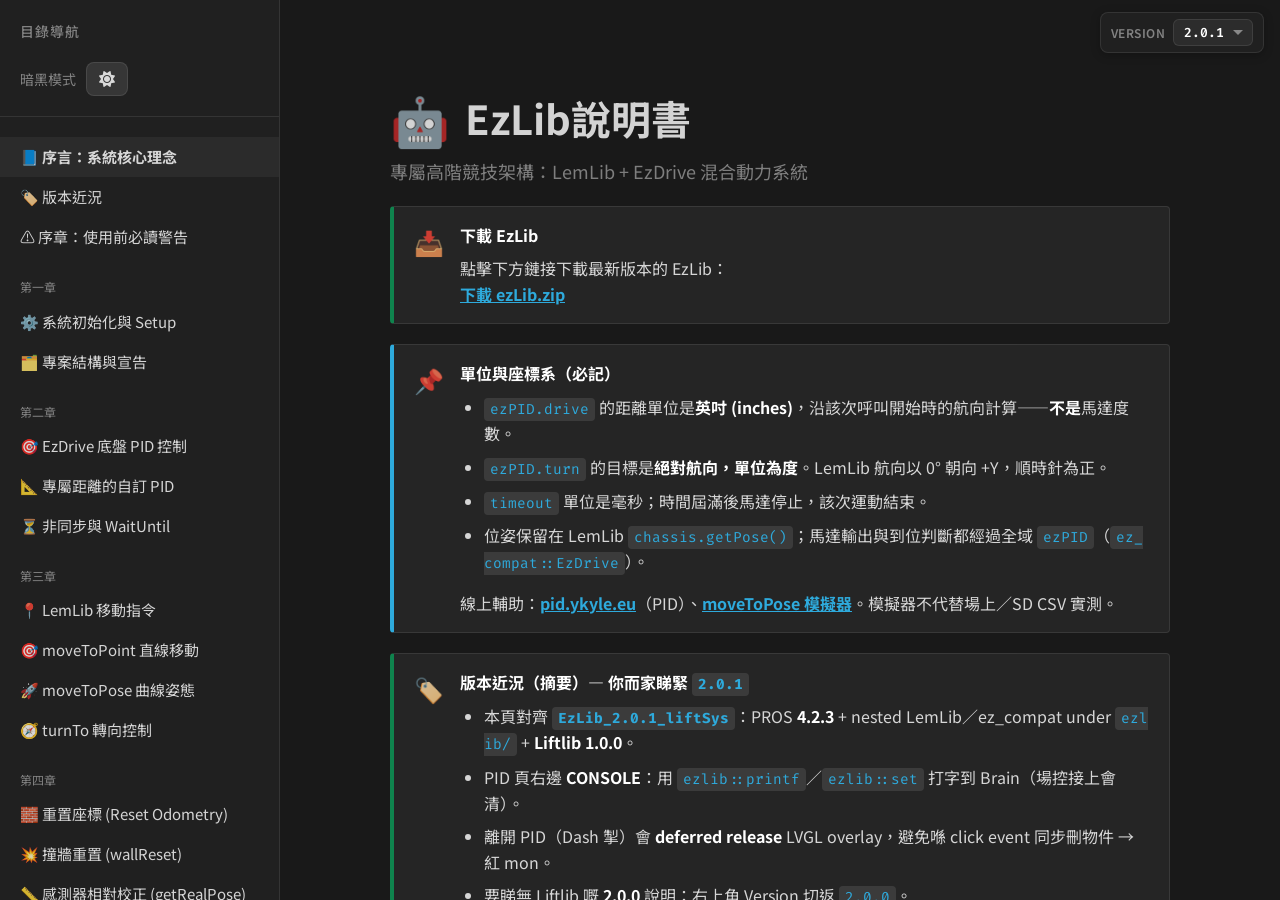
==== 2.0.1/index.html @ 649465c1 "Add docs version switcher with separate 2.0.0 and 2.0.1 pages. Default stays at / for 2.0.0; /2.0.1/" ====
<!DOCTYPE html>
<html lang="zh-HK" data-docs-version="2.0.1">
<head>
    <meta charset="UTF-8">
    <meta name="viewport" content="width=device-width, initial-scale=1.0">
    <title>EzLib說明書 · 2.0.1</title>
    <link rel="preconnect" href="https://fonts.googleapis.com">
    <link rel="preconnect" href="https://fonts.gstatic.com" crossorigin>
    <link href="https://fonts.googleapis.com/css2?family=Fira+Code:wght@400;500;700&family=Noto+Sans+HK:wght@400;500;700;900&display=swap" rel="stylesheet">
    <link rel="stylesheet" href="https://cdnjs.cloudflare.com/ajax/libs/font-awesome/6.4.0/css/all.min.css">
    <link rel="stylesheet" href="../style.css">
</head>
<body>

    <div class="version-bar" aria-label="Docs version">
        <span class="version-bar-label">Version</span>
        <select id="docs-version" aria-label="Select EzLib docs version">
            <option value="2.0.0">2.0.0</option>
            <option value="2.0.1">2.0.1</option>
        </select>
    </div>

    <!-- Mobile Header (重新設計排版，防止 Icon 重疊) -->
    <header class="mobile-header">
        <div class="header-left-group">
            <button id="mobile-menu-btn" class="mobile-menu-btn" title="選單">
                <i class="fas fa-bars"></i>
            </button>
            <div class="header-title">
                <span class="page-icon" style="font-size: 20px;">🤖</span>
                <span class="header-text">EzLib · 2.0.1</span>
            </div>
        </div>
    </header>

    <!-- Sidebar Navigation -->
    <nav class="sidebar">
        <div class="sidebar-header">目錄導航</div>
        <div class="sidebar-theme-toggle">
            <span class="theme-label">暗黑模式</span>
            <button id="theme-toggle" class="theme-toggle-btn" title="切換暗黑模式">
                <i class="fas fa-moon"></i>
            </button>
        </div>
        
        <div class="nav-group">
            <a href="#intro" class="nav-link">📘 序言：系統核心理念</a>
            <a href="#version-notes" class="nav-link">🏷️ 版本近況</a>
            <a href="#preface" class="nav-link">⚠️ 序章：使用前必讀警告</a>
        </div>
        
        <div class="nav-group">
            <div style="padding: 0 20px; font-size: 12px; color: var(--text-muted); margin-bottom: 5px;">第一章</div>
            <a href="#ch1-setup" class="nav-link">⚙️ 系統初始化與 Setup</a>
            <a href="#ch1-structure" class="nav-link">🗂️ 專案結構與宣告</a>
        </div>

        <div class="nav-group">
            <div style="padding: 0 20px; font-size: 12px; color: var(--text-muted); margin-bottom: 5px;">第二章</div>
            <a href="#ch2-ezdrive" class="nav-link">🎯 EzDrive 底盤 PID 控制</a>
            <a href="#ch2-inline-pid" class="nav-link">📐 專屬距離的自訂 PID</a>
            <a href="#ch2-slew-exit" class="nav-link">⏳ 非同步與 WaitUntil</a>
        </div>

        <div class="nav-group">
            <div style="padding: 0 20px; font-size: 12px; color: var(--text-muted); margin-bottom: 5px;">第三章</div>
            <a href="#ch3-lemlib" class="nav-link">📍 LemLib 移動指令</a>
            <a href="#ch3-movetopoint" class="nav-link">🎯 moveToPoint 直線移動</a>
            <a href="#ch3-movetopose" class="nav-link">🚀 moveToPose 曲線姿態</a>
            <a href="#ch3-turnto" class="nav-link">🧭 turnTo 轉向控制</a>
        </div>

        <div class="nav-group">
            <div style="padding: 0 20px; font-size: 12px; color: var(--text-muted); margin-bottom: 5px;">第四章</div>
            <a href="#ch4-reset" class="nav-link">🧱 重置座標 (Reset Odometry)</a>
            <a href="#ch4-wallreset" class="nav-link">💥 撞牆重置 (wallReset)</a>
            <a href="#ch4-getrealpose" class="nav-link">📏 感測器相對校正 (getRealPose)</a>
        </div>

        <div class="nav-group">
            <div style="padding: 0 20px; font-size: 12px; color: var(--text-muted); margin-bottom: 5px;">第五章</div>
            <a href="#ch5-fsm" class="nav-link">🔄 狀態機 (FSM) 與防卡死</a>
        </div>

        <div class="nav-group">
            <div style="padding: 0 20px; font-size: 12px; color: var(--text-muted); margin-bottom: 5px;">第六章</div>
            <a href="#ch6-examples" class="nav-link">📖 實戰 Auto 寫法範例</a>
            <a href="#ch6-workflow" class="nav-link">🧭 由推機到寫 Auton</a>
            <a href="#ch6-auto-init" class="nav-link">🛑 1. 為何放棄自動對位？</a>
            <a href="#ch6-skills" class="nav-link">🔥 2. Skills 完美混合連招</a>
            <a href="#ch6-opcontrol" class="nav-link">🎮 3. 極度乾淨的 Opcontrol</a>
        </div>

        <div class="nav-group">
            <div style="padding: 0 20px; font-size: 12px; color: var(--text-muted); margin-bottom: 5px;">第七章</div>
            <a href="#ch7-debug" class="nav-link">🛠️ 遙測與手制快捷鍵</a>
            <a href="#ch7-dash" class="nav-link">🖥️ Brain Dash 主題</a>
            <a href="#ch7-tuner" class="nav-link">🎛️ PID 調校器</a>
            <a href="#ch7-console" class="nav-link">📟 ezlib::printf CONSOLE</a>
            <a href="#ch7-sd" class="nav-link">💾 SD 卡 CSV</a>
            <a href="#ch7-monitor" class="nav-link">📱 Controller monitor</a>
            <a href="#ch7-lvgl" class="nav-link">🖼️ standalone LVGL</a>
        </div>

        <div class="nav-group">
            <div style="padding: 0 20px; font-size: 12px; color: var(--text-muted); margin-bottom: 5px;">第八章</div>
            <a href="#ch8-liftlib" class="nav-link">🦾 Liftlib 升降臂</a>
        </div>

        <div class="nav-group">
            <div style="padding: 0 20px; font-size: 12px; color: var(--text-muted); margin-bottom: 5px;">第九章</div>
            <a href="#ch8-quiz" class="nav-link">🎤 裁判訪問練習</a>
        </div>
    </nav>

    <!-- Main Content -->
    <main class="content-container" id="scroll-area">
        <div class="page-cover"></div>
        
        <div class="page-content">
            <!-- Intro -->
            <section id="intro">
                <h1 class="page-title"><span class="page-icon">🤖</span>EzLib說明書</h1>
                <p style="color: var(--text-muted); font-size: 18px; margin-top: -10px; margin-bottom: 20px;">專屬高階競技架構：LemLib + EzDrive 混合動力系統</p>
                
                <div class="callout success">
                    <div class="callout-icon">📥</div>
                    <div class="callout-content">
                        <h4>下載 EzLib</h4>
                        <p>點擊下方鏈接下載最新版本的 EzLib：<br>
                        <a href="https://gofile.io/d/ltHiTh" target="_blank" style="color: var(--accent-blue); font-weight: 700;">下載 ezLib.zip</a></p>
                        </div>
                </div>

                <div class="callout info">
                    <div class="callout-icon">📌</div>
                    <div class="callout-content">
                        <h4>單位與座標系（必記）</h4>
                        <ul>
                            <li><code>ezPID.drive</code> 的距離單位是<strong>英吋 (inches)</strong>，沿該次呼叫開始時的航向計算——<strong>不是</strong>馬達度數。</li>
                            <li><code>ezPID.turn</code> 的目標是<strong>絕對航向，單位為度</strong>。LemLib 航向以 0° 朝向 +Y，順時針為正。</li>
                            <li><code>timeout</code> 單位是毫秒；時間屆滿後馬達停止，該次運動結束。</li>
                            <li>位姿保留在 LemLib <code>chassis.getPose()</code>；馬達輸出與到位判斷都經過全域 <code>ezPID</code>（<code>ez_compat::EzDrive</code>）。</li>
                        </ul>
                        <p>線上輔助：<a href="https://pid.ykyle.eu" target="_blank" style="color: var(--accent-blue); font-weight: 700;">pid.ykyle.eu</a>（PID）、<a href="https://vex.ykyle.eu/moveToPose" target="_blank" style="color: var(--accent-blue); font-weight: 700;">moveToPose 模擬器</a>。模擬器不代替場上／SD CSV 實測。</p>
                    </div>
                </div>

                <div class="callout success" id="version-notes">
                    <div class="callout-icon">🏷️</div>
                    <div class="callout-content">
                        <h4>版本近況（摘要）— 你而家睇緊 <code>2.0.1</code></h4>
                        <ul>
                            <li>本頁對齊 <strong><code>EzLib_2.0.1_liftSys</code></strong>：PROS <strong>4.2.3</strong> + nested LemLib／ez_compat under <code>ezlib/</code> + <strong>Liftlib 1.0.0</strong>。</li>
                            <li>PID 頁右邊 <strong>CONSOLE</strong>：用 <code>ezlib::printf</code>／<code>ezlib::set</code> 打字到 Brain（場控接上會清）。</li>
                            <li>離開 PID（Dash 掣）會 <strong>deferred release</strong> LVGL overlay，避免喺 click event 同步刪物件 → 紅 mon。</li>
                            <li>要睇無 Liftlib 嘅 <strong>2.0.0</strong> 說明：右上角 Version 切返 <code>2.0.0</code>。</li>
                            <li>自測：<a href="#ch8-quiz">裁判訪問練習</a>（≥90%＝熟用 EzLib）。</li>
                        </ul>
                        <p>詳細 changelog：motions 倉庫 README／branch <a href="https://github.com/bigbigshop/EzLib-EzDrive-motions/blob/EzLib_2.0.1_liftSys/README.md" target="_blank" style="color: var(--accent-blue); font-weight: 700;">EzLib_2.0.1_liftSys</a>。</p>
                    </div>
                </div>
                
                <!-- Preface: Warning Section -->
            <section id="preface">
                <h1 class="page-title"><span class="page-icon">⚠️</span>使用前必讀：重要警告</h1>
                <p style="color: var(--text-muted); font-size: 18px; margin-top: -10px; margin-bottom: 20px;">在使用 EzLib 之前，請務必仔細閱讀以下內容</p>
                
                <div class="callout warning">
                    <div class="callout-icon">⚠️</div>
                    <div class="callout-content">
                        <h4>⚠️ 重要警告</h4>
                        <p>本章內容包含<strong>強烈建議</strong>遵守的關鍵注意事項。跳過本章可能導致嚴重後果。</p>
                    </div>
                </div>
                
                <div class="callout danger">
                    <div class="callout-icon">💀</div>
                    <div class="callout-content">
                        <h4>請先理解再使用，否則必被 G4</h4>
                        <p>在使用本套 EzLib 架構之前，你<strong>必須</strong>徹底理解以下核心概念：</p>
                        <ul>
                            <li><strong>LemLib 的 Odometry 原理與限制</strong>：為什麼它會產生累積誤差？</li>
                            <li><strong>EzDrive 的 PID 控制邏輯</strong>：為何需要短距離精準控制（以英吋為單位）？</li>
                            <li><strong>座標重置的時機與方法</strong>：何時需要 <code>wallReset</code>／<code>getRealPose</code>？</li>
                            <li><strong>混合式架構的設計哲學</strong>：為何不能全程依賴單一方案？</li>
                        </ul>
                        <p>如果你<strong>沒有仔細閱讀並理解</strong>本說明書的內容，就直接使用本套系統，我<strong>強烈預期</strong>你會在比賽中被 G4。這不是威脅，而是對你跳過理解步驟的必然結果。</p>
                        <p><strong>理解 → 懂原理 → 再使用</strong>。這是你避免被 G4 的唯一途徑。</p>
                    </div>
                </div>
                
                <div style="text-align: center; margin: 30px 0;">
                    <img src="../G4.jpg" alt="G4 Warning" style="max-width: 100%; height: auto; border-radius: 8px; box-shadow: 0 4px 12px rgba(0,0,0,0.3);">
                </div>
                
                <div class="callout success">
                    <div class="callout-icon">📝</div>
                    <div class="callout-content">
                        <h4>學習路徑建議</h4>
                        <p>建議按照以下順序學習：</p>
                        <ol>
                            <li>先理解系統核心理念（本章）</li>
                            <li>仔細閱讀系統初始化與 Setup 章節</li>
                            <li>掌握底盤 PID 控制原理（英吋／絕對航向）</li>
                            <li>學習 LemLib 移動指令（bind 後共用 ezPID）</li>
                            <li>實際應用於 Auto 編寫，並搞清楚 Brain UI（standalone LVGL／Type R Dash）</li>
                            <li>用<a href="#ch8-quiz">裁判訪問練習</a>自測（≥90%＝熟用 EzLib）</li>
                        </ol>
                        <p>跳過任何步驟都可能導致你在比賽中失敗。</p>
                    </div>
                </div>
            </section>
                
                <div class="callout danger">
                    <div class="callout-icon">🚨</div>
                    <div class="callout-content">
                        <h4>為什麼不能全程依賴 LemLib？</h4>
                        <p>LemLib 的 Odometry (里程計) 非常強大，但<strong>絕對不能全程單靠它跑完 15/60 秒的 Auto</strong>。在實際比賽中，底盤碰撞、輪胎打滑、重心轉移，都會產生<strong>累積誤差 (Accumulated Error)</strong>。如果全程只信賴開局的 (0,0) 座標，到了中後段必定會出現嚴重的座標偏移 (Drift)。</p>
                    </div>
                </div>

                <p>因此，本套系統採用了<strong>混合式架構</strong>：我們利用 LemLib 來處理複雜的曲線／長距追蹤 (<code>moveToPose</code> 等)，同時必須結合我們自訂的 <strong>EzDrive (<code>ezPID</code>)</strong> 來執行極高精度的短距離直線／轉向 PID，並在關鍵時刻強制執行<strong>座標重置</strong>（<code>wallReset</code>／<code>getRealPose</code>）。只有這樣，才能確保 Auto 百發百中。</p>
            </section>

            <div class="section-divider"></div>

            <!-- Chapter 1 -->
            <h2 id="ch1-setup">第一章：系統初始化與 Setup</h2>
            
            <p>在 <code>main.cpp</code> 的 <code>initialize()</code> 函數中，我們必須一次過設定好 LemLib、EzDrive 以及背景任務。這決定了整部機器人的物理反應基準。</p>

            <div class="callout info">
                <div class="callout-icon">📘</div>
                <div class="callout-content">
                    <h4>LemLib Chassis 設定注意事項</h4>
                    <p>關於 LemLib <code>chassis</code> 基礎硬件設定（例如 Drivetrain、Sensors、PID 參數宣告），請直接參閱 <a href="https://lemlib.readthedocs.io/" target="_blank" style="color: var(--accent-blue);">LemLib 官方說明手冊</a>。本說明書將專注於實戰的進階邏輯與 EzDrive 自訂底盤的整合應用。</p>
                    <p><strong>重要：</strong><code>EzDrive</code> 建構式會呼叫 <code>chassis.bindEzDrive(this)</code>。因此 <code>moveToPoint</code>、<code>moveToPose</code>、<code>turnToHeading</code>、<code>turnToPoint</code>、<code>swingToHeading</code>、<code>swingToPoint</code> <strong>共用</strong> <code>ezPID</code> 的 drive／turn PID——不必另調一套 LemLib angular gains。建構時留下的 LemLib <code>ControllerSettings</code> 在 bind 之後僅屬建構 API，實際出力走 <code>ezPID</code>。</p>
                </div>
            </div>

            <div class="code-block-wrapper">
                <div class="code-header">📁 main.cpp -> initialize()</div>
                <div class="code-block">
<span class="c-kw">void</span> <span class="c-fn">initialize</span>() {
    <span class="c-co">// --- 1. LemLib 初始化 ---</span>
    chassis.<span class="c-fn">calibrate</span>(); <span class="c-co">// 必須執行，校準 IMU 與 Tracking Wheels</span>

    <span class="c-co">// --- 2. EzDrive 參數設定（距離單位：英吋） ---</span>
    ezPID.<span class="c-fn">set_x_drive</span>(<span class="c-kw">false</span>);

    <span class="c-co">// [直行 PID] P:推力, I:微調積分, D:煞車防震, startI:積分啟動閾值</span>
    ezPID.<span class="c-fn">set_drive_constants</span>(<span class="c-st">8.25</span>, <span class="c-st">0</span>, <span class="c-st">42</span>, <span class="c-st">0</span>);

    <span class="c-co">// [直行鎖向 PID] 只服務 ezPID.drive() 直線；不用於 moveToPose 角向</span>
    ezPID.<span class="c-fn">set_heading_constants</span>(<span class="c-st">4</span>, <span class="c-st">0</span>, <span class="c-st">10</span>, <span class="c-st">0</span>);

    <span class="c-co">// [轉向 PID] 控制原地旋轉；亦供 bind 後的 LemLib turn／curve 角向</span>
    ezPID.<span class="c-fn">set_turn_constants</span>(<span class="c-st">4.1</span>, <span class="c-st">0</span>, <span class="c-st">30</span>, <span class="c-st">15</span>);

    <span class="c-co">// Slew：數值愈小起動愈溫和。turn_slew &gt;= 250 時轉向不限斜率</span>
    ezPID.<span class="c-fn">set_drive_slew</span>(<span class="c-st">12</span>);
    ezPID.<span class="c-fn">set_turn_slew</span>(<span class="c-st">255</span>);

    <span class="c-co">// 退出條件: (小誤差, 小誤差時間ms, 大誤差, 大誤差時間ms, vel_t)</span>
    <span class="c-co">// drive 誤差單位：英吋；turn 誤差單位：度</span>
    ezPID.<span class="c-fn">set_drive_exit_conditions</span>(<span class="c-st">0.5</span>, <span class="c-st">100</span>, <span class="c-st">2</span>, <span class="c-st">500</span>, <span class="c-st">0</span>);
    ezPID.<span class="c-fn">set_turn_exit_conditions</span>(<span class="c-st">1</span>, <span class="c-st">100</span>, <span class="c-st">3</span>, <span class="c-st">250</span>, <span class="c-st">0</span>);

    ezPID.<span class="c-fn">set_drive_velocity_threshold</span>(<span class="c-st">0.10</span>);
    ezPID.<span class="c-fn">set_turn_velocity_threshold</span>(<span class="c-st">0.25</span>);
    ezPID.<span class="c-fn">set_heading_velocity_threshold</span>(<span class="c-st">0.25</span>);

    <span class="c-co">// --- 3. PID 調校器（Brain + 手掣；場控接上會自動 teardown） ---</span>
    pidTuner.<span class="c-fn">start</span>();
}
                </div>
            </div>

            <div class="callout success">
                <div class="callout-icon">💡</div>
                <div class="callout-content">
                    <h4>startI 與到位判斷</h4>
                    <p><code>startI</code>：只有 <code>|error|</code> 小於此值且 <code>startI != 0</code> 才積分；誤差變號時積分清零。</p>
                    <p>到位條件：誤差在 small／big 區間維持夠久，且 <code>|derivative| &lt;= velocity_threshold</code>（見上方 exit／vel 設定）。</p>
                    <p><code>ezPID.turn</code> 與 <code>chassis.turnToHeading</code> 在 bind 後<strong>PID 相同</strong>，但 motion 邏輯略有差異（direction／minSpeed／earlyExit 等）。日常 auton 用 <code>ezPID.turn</code> 即可。</p>
                </div>
            </div>

            <h3 id="ch1-structure" style="margin-top: 30px;">專案結構與宣告慣例（2.0.1）</h3>
            <p><code>main.h</code> 引入 <code>lemlib/api.hpp</code>、<code>ezlib/ez_compat.hpp</code> 與 <code>liftlib/liftlib.hpp</code>（建議 <code>LIFTLIB_NO_GLOBAL_NAMES</code>）。<code>Makefile</code> 設 <code>EXTRA_INCDIR=include/ezlib</code>，因此 <code>#include "lemlib/..."</code>／<code>"ez_compat/..."</code> 實際喺 <code>include/ezlib/</code> 底下。庫碼與 user 碼分開。</p>

            <table class="notion-table">
                <tr><th>路徑</th><th>內容</th></tr>
                <tr><td><code>src/main.cpp</code></td><td>底盤馬達／IMU／tracking／<code>chassis</code>／<code>ezPID</code>／<code>pidTuner</code>／（可選）<code>armLift</code> 定義</td></tr>
                <tr><td><code>include/customs/</code> + <code>src/customs/</code></td><td><strong>User 側</strong>：<code>objDeclare</code>、<code>autons</code>、<code>controls</code>、<code>fsm</code>、<code>dash_config</code></td></tr>
                <tr><td><code>include/ezlib/</code> + <code>src/ezlib/</code></td><td><strong>庫內</strong>：API、<code>lemlib/</code>、<code>ez_compat/</code>、<code>console</code>（<code>ezlib::printf</code>）、<code>pid_tuner</code>、<code>telem_dash</code>…</td></tr>
                <tr><td><code>include/ezlib/lemlib/</code>、<code>src/ezlib/lemlib/</code></td><td>LemLib sources／headers（nested；include 路徑仍係 <code>lemlib/...</code>）</td></tr>
                <tr><td><code>include/liftlib/</code> + <code>firmware/liftlib.a</code></td><td><strong><a href="https://github.com/Bal207/Liftlib" target="_blank">Liftlib 1.0.0</a></strong> 官方 zip（MIT）；升降臂／lift subsystem</td></tr>
                <tr><td><code>src/assets/robot01.c</code> …</td><td>LVGL C array 動畫幀</td></tr>
                <tr><td><code>firmware/liblvgl.a</code></td><td>standalone LVGL（hardfp + <code>LV_MEM_CUSTOM</code>）</td></tr>
            </table>
            <p>Include 例：<code>#include "ezlib/ez_compat.hpp"</code>、<code>#include "ezlib/console.hpp"</code>、<code>#include "liftlib/liftlib.hpp"</code>、<code>#include "customs/dash_config.hpp"</code>。</p>
            <div class="callout warning">
                <div class="callout-icon">🧯</div>
                <div class="callout-content">
                    <h4>robodash 已淡出</h4>
                    <p>現行 beta 用 <strong>standalone LVGL</strong>（Dash 主題／PID／Anim）。唔好再寫 <code>rd::Console</code>／<code>rd::Selector</code>；auton 用 headless <code>auton_select</code>。版本摘要見<a href="#version-notes">序言</a>。</p>
                </div>
            </div>

            <div class="code-block-wrapper">
                <div class="code-header">📁 objDeclare.hpp / main.cpp（摘要）</div>
                <div class="code-block">
<span class="c-co">// include/customs/objDeclare.hpp</span>
<span class="c-kw">extern</span> lemlib::Chassis chassis;
<span class="c-kw">extern</span> ez_compat::EzDrive ezPID;
<span class="c-kw">extern</span> ez_compat::PidTuner pidTuner;
<span class="c-co">// Auton 用 auton_select（headless）— 無 rd::Selector</span>
<span class="c-kw">extern</span> pros::Controller controller;
<span class="c-kw">extern</span> pros::MotorGroup leftMotors;
<span class="c-kw">extern</span> pros::MotorGroup rightMotors;
<span class="c-kw">extern</span> pros::Imu imu;
<span class="c-kw">extern</span> <span class="c-kw">const</span> lv_img_dsc_t robot01; <span class="c-co">// … robot10</span>

<span class="c-kw">inline</span> pros::Distance dist_front(<span class="c-st">6</span>);
<span class="c-kw">inline</span> pros::Distance dist_back(<span class="c-st">21</span>);
<span class="c-kw">inline</span> pros::Distance dist_left(<span class="c-st">3</span>);
<span class="c-kw">inline</span> pros::Distance dist_right(<span class="c-st">9</span>);

<span class="c-kw">inline</span> pros::Motor left_intake(<span class="c-st">20</span>);
<span class="c-kw">inline</span> pros::Motor right_intake(-<span class="c-st">17</span>);
<span class="c-kw">inline</span> pros::Motor low_roller(<span class="c-st">18</span>);
<span class="c-kw">inline</span> pros::Motor high_roller(<span class="c-st">19</span>);
<span class="c-kw">inline</span> pros::MotorGroup intake_motors({<span class="c-st">20</span>, -<span class="c-st">17</span>});

<span class="c-kw">inline</span> pros::adi::Pneumatics arm(<span class="c-st">'A'</span>, <span class="c-kw">false</span>);
<span class="c-kw">inline</span> pros::adi::Pneumatics cover(<span class="c-st">'D'</span>, <span class="c-kw">false</span>);
<span class="c-kw">inline</span> pros::adi::Pneumatics hook(<span class="c-st">'B'</span>, <span class="c-kw">false</span>);
<span class="c-kw">inline</span> pros::adi::Pneumatics matchload(<span class="c-st">'C'</span>, <span class="c-kw">false</span>);

<span class="c-co">// src/main.cpp（定義底盤側）</span>
pros::MotorGroup rightMotors({<span class="c-st">11</span>, <span class="c-st">12</span>, <span class="c-st">13</span>}, pros::MotorGearset::blue);
pros::MotorGroup leftMotors({-<span class="c-st">14</span>, -<span class="c-st">15</span>, -<span class="c-st">16</span>}, pros::MotorGearset::blue);
pros::Imu imu(<span class="c-st">5</span>);
<span class="c-co">// … TrackingWheel / Drivetrain / Chassis …</span>
ez_compat::EzDrive ezPID(chassis, drivetrain);
ez_compat::PidTuner pidTuner(ezPID);
                </div>
            </div>

            <div class="callout info">
                <div class="callout-icon">🌡️</div>
                <div class="callout-content">
                    <h4>Dash 溫度：<code>dash_config.hpp</code>（必改檔）</h4>
                    <p>Brain Dash 的 <strong>DRV</strong>／<strong>MCH</strong> 兩行溫度<strong>只</strong>由 <code>include/customs/dash_config.hpp</code> 決定——不用改 <code>ezlib/telem_dash.cpp</code>。</p>
                    <ul>
                        <li><strong>DRV</strong>：<code>format_drive_temps</code> — 左 LF/LM/LB｜右 RF/RM/RB（<code>leftMotors</code>／<code>rightMotors</code>）</li>
                        <li><strong>MCH</strong>：<code>format_mech_temps</code> — L_intake／R_intake｜low／high roller</li>
                    </ul>
                    <p>MotorGroup 用 <code>get_temperature(index)</code>：<code>index</code> = 在 <code>main.cpp</code> list <strong>裡面次序</strong>（0、1、2…），<strong>不是</strong> smart-port 號。例：<code>leftMotors({-14, -15, -16})</code> → index <code>0</code>=port 14。獨立 <code>pros::Motor</code> 用 <code>motor.get_temperature()</code>。</p>
                </div>
            </div>

            <div class="callout warning">
                <div class="callout-icon">⚠️</div>
                <div class="callout-content">
                    <h4>馬達／氣動注意</h4>
                    <p>負 port = 反轉（例 <code>-14</code>）。<strong>禁止</strong>對同一 port 再宣告一份 <code>pros::Motor(...)</code>——會與 <code>MotorGroup</code> 搶 reverse／encoder，導致 <code>ezPID.drive</code> 異常。Intake 用獨立馬達；底盤只用 <code>leftMotors</code>／<code>rightMotors</code>。</p>
                    <p>氣動：<code>pros::adi::Pneumatics(port, start_extended)</code>，第二參數 <code>false</code> = 開機收回。手制 <code>pneumaticsBtn()</code>（<code>controls.cpp</code>）——<strong>僅在 tuner 關閉時</strong>呼叫（避免同 X／A 衝突）。常用：X＝arm／hook 序列、A＝<code>hook.toggle()</code>、Y＝<code>matchload.toggle()</code>。</p>
                </div>
            </div>

            <div class="section-divider"></div>

            <!-- Chapter 2 -->
            <h2 id="ch2-ezdrive">第二章：EzDrive 底盤 PID 控制</h2>
            
            <p>在 Auto 階段，EzDrive（全域 <code>ezPID</code>）負責執行最高精度的點對點移動與轉向。距離以<strong>英吋</strong>計，轉向以<strong>絕對航向（度）</strong>計。</p>

            <div class="code-block-wrapper">
                <div class="code-header">📁 API 簽名</div>
                <div class="code-block">
<span class="c-kw">void</span> <span class="c-fn">drive</span>(<span class="c-ty">double</span> distance_inches, <span class="c-ty">int</span> max_speed, <span class="c-ty">int</span> timeout = <span class="c-st">1500</span>, <span class="c-ty">bool</span> async = <span class="c-kw">false</span>);
<span class="c-kw">void</span> <span class="c-fn">turn</span>(<span class="c-ty">double</span> angle, <span class="c-ty">int</span> max_speed, <span class="c-ty">int</span> timeout = <span class="c-st">1500</span>, <span class="c-ty">bool</span> async = <span class="c-kw">false</span>); <span class="c-co">// 絕對航向 °</span>
                </div>
            </div>

            <div class="code-block-wrapper">
                <div class="code-block">
ezPID.<span class="c-fn">drive</span>(<span class="c-st">24</span>, <span class="c-st">100</span>, <span class="c-st">2000</span>);
ezPID.<span class="c-fn">drive</span>(-<span class="c-st">12</span>, <span class="c-st">90</span>, <span class="c-st">1800</span>);
ezPID.<span class="c-fn">turn</span>(<span class="c-st">90</span>, <span class="c-st">100</span>, <span class="c-st">1500</span>);
ezPID.<span class="c-fn">turn</span>(<span class="c-st">0</span>, <span class="c-st">90</span>, <span class="c-st">1500</span>);
                </div>
            </div>

            <div class="callout warning">
                <div class="callout-icon">⚠️</div>
                <div class="callout-content">
                    <h4>Auton 距離注意</h4>
                    <p>部分舊路線目標仍可能是編碼器度數風格的大數字。新路線請一律用<strong>英吋／度</strong>。量度前勿把舊大數字當英吋讀。</p>
                </div>
            </div>

            <h3 id="ch2-inline-pid">絕對準則：每一段距離都有最佳的 PID 數值</h3>
            
            <div class="callout warning">
                <div class="callout-icon">⚠️</div>
                <div class="callout-content">
                    <h4>不能一條數用到尾</h4>
                    <p>很多新手會犯一個嚴重錯誤：設定好一組 <code>kp, ki, kd</code> 後，就期望它能完美推動車子行 5 吋，又能完美行 50 吋。<strong>這在物理上是不可能的。</strong> 理論上，推動長距離需要更大的煞車力 (kd) 來抵消龐大的慣性；而短距離微調則需要更敏銳的比例推力 (kp)。</p>
                </div>
            </div>

            <p>因此，我們的 <code>ezPID.drive</code>／<code>turn</code> 支援 <strong>Inline PID（單次增益覆寫）</strong>。結束後恢復全域值；<code>startI</code> 不變。針對特定距離，可傳入專屬的 <code>{.p, .i, .d}</code>。</p>
            
            <div class="callout info">
                <div class="callout-icon">💡</div>
                <div class="callout-content">
                    <h4>PID 模擬器</h4>
                    <p>調增益前先建立直覺，請用：<br>
                    <a href="https://pid.ykyle.eu" target="_blank" style="color: var(--accent-blue); font-weight: 700;">pid.ykyle.eu — PID 模擬器</a></p>
                    <p>可調 P／I／D、睇 overshoot，再上機用 Brain／controller <strong>PID tuner</strong> + <code>/usd/pid_tune_log.csv</code>。模擬器不代替場上實測。</p>
                </div>
            </div>

            <div class="code-block-wrapper">
                <div class="code-block">
<span class="c-co">// 語法: drive(英吋, 最高速度, 逾時ms, PIDGains, 是否非同步)</span>

<span class="c-co">// 1. 使用預設的 Global PID</span>
ezPID.<span class="c-fn">turn</span>(<span class="c-st">90</span>, <span class="c-st">90</span>, <span class="c-st">1500</span>, <span class="c-kw">true</span>);

<span class="c-co">// 2. 單次覆寫增益（結束後恢復；startI 不變）</span>
ezPID.<span class="c-fn">drive</span>(<span class="c-st">12</span>, <span class="c-st">90</span>, <span class="c-st">1800</span>, {.<span class="c-vr">p</span> = <span class="c-st">8.25</span>, .<span class="c-vr">i</span> = <span class="c-st">0</span>, .<span class="c-vr">d</span> = <span class="c-st">42</span>}, <span class="c-kw">false</span>);
ezPID.<span class="c-fn">turn</span>(<span class="c-st">90</span>, <span class="c-st">90</span>, <span class="c-st">1500</span>, {.<span class="c-vr">p</span> = <span class="c-st">4.1</span>, .<span class="c-vr">i</span> = <span class="c-st">0</span>, .<span class="c-vr">d</span> = <span class="c-st">30</span>}, <span class="c-kw">false</span>);
                </div>
            </div>

            <h3 id="ch2-slew-exit" style="margin-top: 30px;">⏳ 非同步／同步控制與 WaitUntil</h3>
            <p>在 <code>drive</code> 或 <code>turn</code> 的最後一個參數設為 <code>true</code> 即可開啟<strong>非同步模式 (Async)</strong>，讓程式可以立刻執行下一行（例如提早啟動 Intake）。同一時間只有一個運動佔用底盤；<code>pidTuner</code> 開啟或 <code>ezPID.is_busy()</code> 時 arcade 會關閉。</p>
            
            <div class="callout danger">
                <div class="callout-icon">⚠️</div>
                <div class="callout-content">
                    <h4>重要：必須等待完成 (waitUntilDone)</h4>
                    <p>配合 <code>ezPID.waitUntil(inches)</code> 觸發半途動作後，<strong>必須添加 <code>ezPID.waitUntilDone()</code></strong>。這能確保移動完全結束後才執行下一個底盤指令，否則新舊動作會嚴重衝突。</p>
                    <p><code>ezPID.waitUntilDone()</code> 在 <code>motions_pending == 0</code> 且 <code>!chassis.isInMotion()</code> 時返回，或安全時限後 <code>cancel_movement()</code>。長底盤運動請用 <code>chassis.waitUntilDone()</code>。</p>
                </div>
            </div>

            <div class="code-block-wrapper">
                <div class="code-block">
<span class="c-co">// 例子：向前行 24 吋，去到一半 (12 吋) 提早開 Intake</span>
ezPID.<span class="c-fn">drive</span>(<span class="c-st">24</span>, <span class="c-st">80</span>, <span class="c-st">2500</span>, <span class="c-kw">true</span>);
ezPID.<span class="c-fn">waitUntil</span>(<span class="c-st">12</span>);
intake_motors.<span class="c-fn">move</span>(<span class="c-st">127</span>);
ezPID.<span class="c-fn">waitUntilDone</span>();
                </div>
            </div>

            <p><strong>參數詳解：</strong></p>
            <ul>
                <li><code>distance_inches</code>：直行目標距離（英吋，可為負）。</li>
                <li><code>angle</code>：轉向目標<strong>絕對航向</strong>（度）。</li>
                <li><code>max_speed</code>：最高速度 (0–127)。</li>
                <li><code>timeout</code>：強制退出時間 (毫秒)。安全網，防止死等。</li>
                <li><code>gains</code>：可選 <code>{.p, .i, .d}</code> 單次覆寫。</li>
                <li><code>async</code>：設為 <code>true</code> 時底盤在背景移動，程式立刻往下執行。</li>
            </ul>

            <div class="section-divider"></div>

            <!-- Chapter 3 -->
            <h2 id="ch3-lemlib">第三章：LemLib 移動指令</h2>
            <p>對於長距離、跨越半個場地、或者需要畫出優雅曲線的動作，我們交給 LemLib 處理。<code>async</code> 預設為 <strong>true</strong>；要阻塞可傳 <code>false</code> 或之後呼叫 <code>waitUntilDone()</code>。</p>

            <div class="callout info">
                <div class="callout-icon">🔗</div>
                <div class="callout-content">
                    <h4>bind 後共用 ezPID</h4>
                    <p>綁定 EzDrive 之後，下表所列運動的 drive／turn PID 都走 <code>ezPID</code>。你調好的 <code>set_drive_constants</code>／<code>set_turn_constants</code> 會同時影響 LemLib 曲線與 <code>ezPID.drive</code>／<code>turn</code>。</p>
                </div>
            </div>

            <table class="notion-table">
                <tr><th>呼叫</th><th>PID（bind 後）</th><th>備註</th></tr>
                <tr><td><code>turnToHeading</code>／<code>turnToPoint</code></td><td>turn</td><td>可設 direction／minSpeed／earlyExit</td></tr>
                <tr><td><code>swingTo*</code></td><td>turn + swing_power</td><td>鎖定一側</td></tr>
                <tr><td><code>moveToPoint</code></td><td>drive + turn</td><td>＜7.5in 時角向輸出降為 0</td></tr>
                <tr><td><code>moveToPose</code></td><td>drive + turn + lead</td><td>無獨立 ezPID API 對等</td></tr>
            </table>

            <h3 id="ch3-movetopoint">1. moveToPoint (點對點直線移動)</h3>
            <p>最基礎的移動方式。車子會計算自身位置與目標點的直線距離，並驅動底盤前往。<strong>注意：它不會管你到達時車頭指著哪裡。</strong></p>

            <div class="code-block-wrapper">
                <div class="code-block">
<span class="c-co">// 基礎寫法：chassis.moveToPoint(x, y, timeout);</span>
chassis.<span class="c-fn">moveToPoint</span>(<span class="c-st">0</span>, <span class="c-st">24</span>, <span class="c-st">2500</span>, {}, <span class="c-kw">false</span>);

<span class="c-co">// 進階寫法：加入參數 (Params)</span>
chassis.<span class="c-fn">moveToPoint</span>(<span class="c-st">24</span>, <span class="c-st">48</span>, <span class="c-st">2000</span>, {
    .<span class="c-vr">forwards</span> = <span class="c-kw">false</span>,  <span class="c-co">// 車尾向前駛過去 (預設 true)</span>
    .<span class="c-vr">maxSpeed</span> = <span class="c-st">90</span>     <span class="c-co">// 限制最高速度 (0-127)</span>
});
                </div>
            </div>

            <h3 id="ch3-movetopose" style="margin-top: 30px;">2. moveToPose (曲線姿態移動)</h3>
            <p>指令要求車子到達 <code>(x, y)</code> 時，車頭必須精確指著 <code>theta</code> 角度。角向使用 turn PID（不是 heading hold PID）。</p>
            
            <div class="callout info">
                <div class="callout-icon">💻</div>
                <div class="callout-content">
                    <h4>互動式模擬器</h4>
                    <p>建議先使用 <a href="https://vex.ykyle.eu/moveToPose" target="_blank" style="color: var(--accent-blue); font-weight: 700;">moveToPose 模擬器</a> 練習參數調整，理解不同參數對機器人路徑的影響。</p>
                </div>
            </div>

            <div class="code-block-wrapper">
                <div class="code-block">
<span class="c-co">// 移至 (24, 24) 且最終車頭朝向 90 度</span>
chassis.<span class="c-fn">moveToPose</span>(<span class="c-st">24</span>, <span class="c-st">24</span>, <span class="c-st">90</span>, <span class="c-st">3000</span>, {
    .<span class="c-vr">lead</span> = <span class="c-st">0.4</span>,
    .<span class="c-vr">maxSpeed</span> = <span class="c-st">100</span>
}, <span class="c-kw">false</span>);
                </div>
            </div>

            <h4 style="color: var(--text-bold); margin-top: 20px; margin-bottom: 10px;">常用參數詳解</h4>
            <table class="notion-table">
                <tr><th>參數 (Parameter)</th><th>詳細說明與應用場景</th></tr>
                <tr><td><code>forwards</code></td><td>預設 <code>true</code>。設為 <code>false</code> 代表車尾向前行駛。</td></tr>
                <tr><td><code>lead</code></td><td>決定車子多早就開始轉向。太低會直角急轉，太高會畫極大圓弧。</td></tr>
                <tr><td><code>maxSpeed</code></td><td>限制最高速度 (0–127)。</td></tr>
                <tr><td><code>minSpeed</code></td><td>最低速度。設為非零值時，退出條件會切換為「較不精確但更平滑」。</td></tr>
                <tr><td><code>earlyExitRange</code></td><td>連貫動作神技。<strong>建議配合 minSpeed &gt; 0</strong>。車子進入範圍內即提早結束指令。</td></tr>
                <tr><td><code>direction</code></td><td>轉向方向（turn／swing 常用）。</td></tr>
            </table>

            <h3 id="ch3-turnto" style="margin-top: 30px;">3. turnToHeading & turnToPoint</h3>
            <p>專注於原地轉向 (Pivot Turn)。bind 後角向 PID 與 <code>ezPID.turn</code> 相同。</p>

            <div class="code-block-wrapper">
                <div class="code-block">
chassis.<span class="c-fn">turnToHeading</span>(<span class="c-st">90</span>, <span class="c-st">1500</span>, {}, <span class="c-kw">false</span>);

<span class="c-co">// 轉向面向座標點 (24, 48)</span>
chassis.<span class="c-fn">turnToPoint</span>(<span class="c-st">24</span>, <span class="c-st">48</span>, <span class="c-st">1000</span>, {
    .<span class="c-vr">direction</span> = AngularDirection::CW_CLOCKWISE,
    .<span class="c-vr">minSpeed</span> = <span class="c-st">15</span>
});
                </div>
            </div>

            <div class="section-divider"></div>

            <!-- Chapter 4 -->
            <h2 id="ch4-reset">第四章：重置座標 (Reset Odometry)</h2>
            <p>呼應序言：為了解決累積誤差，我們必須在 Auto 的中段，利用場地邊界或感測器重新校正 <code>(x, y, theta)</code>。實作在 <code>src/ezlib/relocate.cpp</code>。</p>

            <h3 id="ch4-wallreset">撞牆重置 (wallReset)</h3>
            <p>利用電流＋低速判定「確定撞實」後，把對應軸寫死為 0，並寫入 <code>theta</code>。</p>

            <div class="code-block-wrapper">
                <div class="code-block">
<span class="c-co">// 語法: wallReset(軸向, 速度, 目標角度, 逾時毫秒)</span>
<span class="c-co">// 例：向後撞、貼著定義 Y=0 的牆（axis 'x'），航向寫 0</span>
<span class="c-fn">wallReset</span>(<span class="c-st">'x'</span>, -<span class="c-st">30</span>, <span class="c-st">0</span>, <span class="c-st">800</span>);
                </div>
            </div>
            <table class="notion-table">
                <tr><th>參數</th><th>意義</th></tr>
                <tr><td><code>axis</code></td><td><code>'x'</code>：認為貼緊 <strong>X 軸牆</strong> → <code>setPose(x, 0, theta)</code>；<code>'y'</code> → <code>setPose(0, y, theta)</code></td></tr>
                <tr><td><code>velocity</code></td><td><code>tank(v,v)</code> 恆功率；負＝倒車撞，正＝前撞（常見 ±30～60）</td></tr>
                <tr><td><code>theta</code></td><td>撞實當下強制寫入的航向</td></tr>
                <tr><td><code>timeout_ms</code></td><td>安全超時；內部用 <code>|vel|&lt;2</code> 且電流 &gt;2000mA 維持約 100ms 當 stall</td></tr>
            </table>
            <p>撞完會 <code>tank(0,0)</code>、短 delay，然後還原 <code>BRAKE_COAST</code>。之後通常再接 <code>getRealPose</code> 修另一軸。</p>

            <h3 id="ch4-getrealpose">感測器相對校正 (getRealPose)</h3>
            <p>這是本系統的中段微調函數。語意是<strong>相對校正</strong>：<code>expected − (actual_perp − golden) × side</code>，其中 <code>actual_perp = get_kf_dist × cos(α)</code>，α 為 beam 與牆法線夾角（來自 <code>chassis</code> θ）——<strong>不必</strong>量測 distance sensor 相對 tracking center 的 CAD offset（<code>golden</code> 已包）。</p>

            <div class="code-block-wrapper">
                <div class="code-block">
<span class="c-co">// 語法: getRealPose(expected, golden, sensor, side)</span>
<span class="c-co">// 例：右感測器朝東 (side=+1)，預期 X≈0，golden 量過 = 17.61"</span>
<span class="c-co">// 第三個參數 θ：你 setPose 寫入的航向（同 getRealPose 內部用的 odom θ 是兩件事）</span>
chassis.<span class="c-fn">setPose</span>(
    <span class="c-fn">getRealPose</span>(<span class="c-st">0</span>, <span class="c-st">17.61</span>, dist_right, <span class="c-st">1</span>),
    <span class="c-fn">getRealPose</span>(<span class="c-st">0</span>, <span class="c-st">8.7</span>,  dist_back, -<span class="c-st">1</span>),
    <span class="c-st">0</span>   <span class="c-co">// 後面 auton 當 facing 0 寫；只修 XY 可改 chassis.getPose().theta</span>
);
                </div>
            </div>

            <table class="notion-table">
                <tr><th>參數 (Parameter)</th><th>設定與原理解釋</th></tr>
                <tr><td><code>expected</code></td><td>你<strong>預期</strong>此時該軸座標（例：應在 Y=0 附近就傳 <code>0</code>）。</td></tr>
                <tr><td><code>golden</code></td><td>當機器人<strong>真的停在 expected</strong>（量時盡量正對牆）時，感測器應讀到的距離（吋）。練習場量一次寫死即可——<strong>已包含安裝 offset</strong>。</td></tr>
                <tr><td><code>sensor</code></td><td><code>dist_front</code>／<code>back</code>／<code>left</code>／<code>right</code>。內部經 <code>get_kf_dist</code> 濾波（壞讀數 → <code>999</code> 或上一格）。</td></tr>
                <tr><td><code>side</code></td><td><code>+1</code>：感測器朝<strong>座標增大</strong>方向（北／東）；<code>-1</code>：朝南／西。</td></tr>
            </table>

            <div class="callout success">
                <div class="callout-icon">🛡️</div>
                <div class="callout-content">
                    <h4>getRealPose 的內部防護機制</h4>
                    <p>1. <strong>KF／濾波讀數</strong>：一律查 conf（<code>&lt;30</code>／<code>PROS_ERR</code>）→ 回傳 <code>expected</code>。<br>
                    2. <strong>heading cos 投影</strong>：用現在 <code>chassis</code> θ + sensor mount 做 <code>actual_perp = actual × cos(α)</code>；小角度不必次次 <code>wallReset</code>。<code>|α| &gt; 25°</code> 放棄校正。<br>
                    3. <strong>微小誤差忽略</strong>：若 <code>|diff| &lt; 0.25"</code>，不作修正。<br>
                    4. <strong>correction clamp ±6"</strong>：單次修正上限，避免一次跳飛。<br>
                    5. <strong>避開場地公差</strong>：只問「相對練車時量好的 golden 差了幾吋」，不會把圍欄砌裝誤差寫進絕對場地尺。</p>
                </div>
            </div>

            <table class="notion-table">
                <tr><th>問題</th><th>答案</th></tr>
                <tr><td>要不要 CAD sensor offset？</td><td><strong>不用。</strong> <code>golden</code> 在正確姿態量一次就包了。</td></tr>
                <tr><td><code>getRealPose</code> 計距離時 θ？</td><td><strong>不用你當 0</strong>——函數讀 <code>chassis.getPose().theta</code> 做 cos。前提是 odom／IMU 大致準。</td></tr>
                <tr><td><code>setPose(..., θ)</code> 寫入？</td><td>後面路徑當什麼角，就寫什麼角。整段當 (0,0,0) → 寫 <code>0</code>；只修牆距 → 傳現在 <code>theta</code>。<strong>不要</strong>實際 45° 又硬寫 <code>0</code>。</td></tr>
            </table>

            <table class="notion-table">
                <tr><th>方法</th><th>大概時間</th><th>幾時用</th></tr>
                <tr><td>cos 補償（內建）</td><td>0 ms</td><td>日常 mid-auton；偏幾度～十幾度</td></tr>
                <tr><td>短 <code>ezPID.turn</code> 再 reset</td><td>~200–400 ms</td><td>θ 已歪到 &gt;15–20°</td></tr>
                <tr><td><code>wallReset</code></td><td>~0.8–1.5 s</td><td>要硬鎖一軸／完全不信距離</td></tr>
            </table>

            <p>量 <code>golden</code>：物理對位／治具把車放到 auton 中該 reset 的姿態 → 讀 Brain <strong>Dash DIST</strong> 該格吋數 → 寫進程式。換場地若圍欄差很多，可重量 golden，而不必改整套 offset 幾何。</p>

            <div class="callout info">
                <div class="callout-icon">⚖️</div>
                <div class="callout-content">
                    <h4>與 RW-Template 絕對重置的對比</h4>
                    <p><a href="https://github.com/richardbwang/RW-Template" target="_blank" style="color: var(--accent-blue);">RW-Template</a> 的 distance reset 走<strong>絕對場地座標</strong>（牆在 ±70.25"，必須量 CAD sensor offset；斜牆用射線）。EzLib 刻意用<strong>預計−實際</strong>的相對模型 + cos(α)：調參成本是每段 reset 記一個 <code>golden</code>，換場地若圍欄差很多可重量 golden，而不必改整套 offset 幾何。無內建 MCL。</p>
                    <p>要少量 CAD、對抗爛場地、auton 裡已知「我大概在哪」→ 用 <code>getRealPose</code> + <code>wallReset</code>。要斜牆射線／可選 MCL／與絕對場地路徑緊耦合 → RW-Template 較完整，但要認真量 offset，並接受場地公差會入系統。</p>
                </div>
            </div>

            <div class="section-divider"></div>

            <!-- Chapter 5 -->
            <h2 id="ch5-fsm">第五章：狀態機 (FSM) 與防卡死機制</h2>
            <p>機構控制（如 Intake）嚴禁在 <code>opcontrol</code> 裡面寫死 <code>motor.move()</code>。建議依賴 Enum 與 Switch 的狀態機架構，以支援智能防卡死與非同步操作。氣動手制見 <code>pneumaticsBtn()</code>（<code>controls.cpp</code>）——<strong>僅在 tuner 關閉時</strong>呼叫，避免與 X／A 調校鍵衝突。</p>

            <div class="code-block-wrapper">
                <div class="code-header">📁 Intake 狀態（範例）</div>
                <div class="code-block">
<span class="c-kw">enum class</span> <span class="c-ty">IntakeState</span> { STOP, INTAKE, L1_SORT, REVERSING };
<span class="c-ty">IntakeState</span> <span class="c-vr">currentState</span> = IntakeState::STOP;
<span class="c-ty">IntakeState</span> <span class="c-vr">prevState</span> = IntakeState::STOP;
                </div>
            </div>

            <p>所有的馬達給電邏輯，全部封裝在獨立的更新函數內，並放入背景 Task 執行。當遇到電流超載時，系統可自動接管執行反轉。</p>

            <div class="code-block-wrapper">
                <div class="code-header">📁 狀態更新與防卡死函數（範例）</div>
                <div class="code-block">
<span class="c-kw">void</span> <span class="c-fn">updateIntakeFSM</span>() {
    <span class="c-ty">double</span> <span class="c-vr">maxCurrent</span> = std::<span class="c-fn">max</span>({
        low_roller.<span class="c-fn">get_current_draw</span>(),
        high_roller.<span class="c-fn">get_current_draw</span>(),
        intake_motors.<span class="c-fn">get_current_draw</span>()
    });

    <span class="c-kw">switch</span> (<span class="c-vr">currentIntakeState</span>) {
        <span class="c-kw">case</span> IntakeState::INTAKE:
            intake_motors.<span class="c-fn">move</span>(<span class="c-st">127</span>);
            low_roller.<span class="c-fn">move</span>(<span class="c-st">127</span>);
            high_roller.<span class="c-fn">move</span>(<span class="c-st">50</span>);

            <span class="c-co">// 防卡死：電流超閾值且持續一段時間 → 強制反轉</span>
            <span class="c-kw">if</span> (<span class="c-vr">maxCurrent</span> > JAM_THRESHOLD) {
                <span class="c-vr">jamTimer</span> += <span class="c-st">20</span>;
                <span class="c-kw">if</span> (<span class="c-vr">jamTimer</span> > <span class="c-st">400</span>) {
                    <span class="c-vr">prevState</span> = <span class="c-vr">currentIntakeState</span>;
                    <span class="c-vr">currentIntakeState</span> = IntakeState::REVERSING;
                    <span class="c-vr">jamTimer</span> = <span class="c-st">0</span>;
                }
            } <span class="c-kw">else</span> {
                <span class="c-vr">jamTimer</span> = <span class="c-st">0</span>;
            }
            <span class="c-kw">break</span>;

        <span class="c-co">// ... 其他狀態 ...</span>
    }
}
                </div>
            </div>

            <div class="section-divider"></div>

            <!-- Chapter 6: Real-world Examples -->
            <h2 id="ch6-examples">第六章：實戰 Auto 寫法範例</h2>
            <p>這章節展現如何將前面的理論結合：LemLib 曲線 → 重置 → ezPID 短距精準。單位一律<strong>英吋／度</strong>（舊碼可能仍有編碼器度數風格大數字——新路線不要跟）。</p>

            <h3 id="ch6-workflow">由推機到寫 Auton（建議工作流）</h3>
            <p>目標：先令 drive／turn <strong>跟得穩</strong>，再<strong>人手推／開</strong>量真實距離同航向，最後寫入 <code>customs/autons.cpp</code>。</p>

            <div class="callout info">
                <div class="callout-icon">1️⃣</div>
                <div class="callout-content">
                    <h4>1. 調 PID（一次搞掂底盤）</h4>
                    <ol>
                        <li>插 SD（可選）、<strong>拔場控</strong>。</li>
                        <li><strong>X+A</strong> 開 PID tuner（見第七章）。</li>
                        <li>用 B／Y（±12″）、L1／R1（±90°）調到少震、到位準；<strong>Print</strong> 貼返 <code>initialize()</code>。</li>
                        <li>可抽 CSV 同 AI 畫 error 曲線（見 SD 卡 CSV）。</li>
                        <li>線上輔助：<a href="https://pid.ykyle.eu" target="_blank" style="color: var(--accent-blue);">pid.ykyle.eu</a>。</li>
                    </ol>
                    <p>未調好 PID 就寫長 auton，量到的數都會被震盪／未到位吃掉。</p>
                </div>
            </div>

            <div class="callout info">
                <div class="callout-icon">2️⃣</div>
                <div class="callout-content">
                    <h4>2. 真實推機／開，睇 traveled 同 pose</h4>
                    <p>練習場、<strong>tuner 關</strong>：</p>
                    <table class="notion-table">
                        <tr><th>想睇咩</th><th>點做</th></tr>
                        <tr><td><strong>直線走了幾吋</strong>（For PID Distance）</td><td>右搖桿切 controller <strong>displayMenu = 1</strong> → <code>D:</code> = <code>ezPID.get_traveled()</code>；<code>T:</code> = 航向</td></tr>
                        <tr><td><strong>場地座標 X／Y／θ</strong></td><td>右搖桿切 <strong>displayMenu = 2</strong>；或睇 Brain <strong>Dash</strong> pose</td></tr>
                        <tr><td><strong>清 traveled 重新量</strong></td><td><strong>DOWN</strong>（<code>reset_pid</code> + 回 Dash）或 <strong>UP</strong> cancel／reset</td></tr>
                        <tr><td><strong>距離牆幾吋</strong>（量 <code>golden</code>）</td><td>Dash <strong>DIST</strong> 四格</td></tr>
                    </table>
                    <p><strong>推機量直線</strong>：車放好開局位 → Controller 切 menu 1 → DOWN／UP 清 traveled → 人手慢慢推到下一停點 → 讀 <code>D:</code> 寫入 <code>ezPID.drive(吋, …)</code>（後退用負數）。轉彎睇 θ，用 <code>ezPID.turn(絕對角, …)</code>。</p>
                    <p><strong>用 pose 寫曲線／長距</strong>：Menu 2 或 Dash 記起點、終點 <code>(x, y, θ)</code> → <code>chassis.moveToPose(...)</code>；參數可用 <a href="https://vex.ykyle.eu/moveToPose" target="_blank" style="color: var(--accent-blue);">moveToPose 模擬器</a>。中段校正見第四章。</p>
                </div>
            </div>

            <div class="callout success">
                <div class="callout-icon">3️⃣</div>
                <div class="callout-content">
                    <h4>3. 寫入 auton 程式</h4>
                    <ol>
                        <li>在 <code>include/customs/autons.hpp</code> 宣告；<code>src/customs/autons.cpp</code> 實作。</li>
                        <li>在 <code>src/main.cpp</code> 的 <code>auton_select::init({...})</code> 加 <code>{"顯示名", &amp;你的函數}</code>。</li>
                        <li>練習場 <strong>←／→</strong> 揀 auton（名會上 Dash／手掣）；<strong>DOWN+B</strong> 跑一次驗證。</li>
                        <li>一段一段加：量 → 寫 <code>drive</code>／<code>turn</code>／<code>moveToPose</code> → 跑 → 再量下一段。</li>
                    </ol>
                </div>
            </div>

            <div class="code-block-wrapper">
                <div class="code-header">📁 註冊 auton（摘要）</div>
                <div class="code-block">
<span class="c-co">// include/customs/autons.hpp</span>
<span class="c-kw">void</span> <span class="c-fn">myRoute</span>();

<span class="c-co">// src/customs/autons.cpp</span>
<span class="c-kw">void</span> <span class="c-fn">myRoute</span>() {
    chassis.<span class="c-fn">setPose</span>(<span class="c-st">0</span>, <span class="c-st">0</span>, <span class="c-st">0</span>);
    ezPID.<span class="c-fn">drive</span>(<span class="c-st">24</span>, <span class="c-st">100</span>, <span class="c-st">2000</span>);
    ezPID.<span class="c-fn">turn</span>(<span class="c-st">90</span>, <span class="c-st">100</span>, <span class="c-st">1500</span>);
    chassis.<span class="c-fn">moveToPose</span>(<span class="c-st">24</span>, <span class="c-st">24</span>, <span class="c-st">90</span>, <span class="c-st">3000</span>, {.<span class="c-vr">lead</span> = <span class="c-st">0.4</span>, .<span class="c-vr">maxSpeed</span> = <span class="c-st">100</span>}, <span class="c-kw">false</span>);
}

<span class="c-co">// src/main.cpp — initialize() 內</span>
auton_select::<span class="c-fn">init</span>({
    {<span class="c-st">"My Route"</span>, &amp;myRoute},
});
                </div>
            </div>

            <div class="callout warning">
                <div class="callout-icon">💡</div>
                <div class="callout-content">
                    <h4>小提示</h4>
                    <ul>
                        <li><code>ezPID.drive</code> 距離 = <strong>沿該次開始時航向</strong> 的英吋，不是場地直線到某點的弦長（要去某 (x,y) 用 <code>moveToPoint</code>／<code>moveToPose</code>）。</li>
                        <li>推機量距時盡量跟 auton 同一開局／同一航向；轉過彎要重新 <strong>DOWN</strong> 清 traveled 再量下一段直線。</li>
                        <li>手掣 menu 1 的 <code>D:</code> 同「For PID Distance」同一用途；Brain Dash 方便同時睇 pose／DIST／溫。</li>
                    </ul>
                </div>
            </div>

            <h3 id="ch6-auto-init">1. 開局定位策略：為何放棄「全自動對位」？</h3>
            <div class="callout danger">
                <div class="callout-icon">🛑</div>
                <div class="callout-content">
                    <h4>不建議使用 auto_init_universal 當開局主力</h4>
                    <p><code>auto_init_universal</code> 仍在 <code>src/ezlib/relocate.cpp</code>，但實戰<strong>不建議</strong>當開局主力。原因有二：<br>
                    1. <strong>Offset 測量困難</strong>：要精確量度每顆 Sensor 距離底盤中心的 X／Y 偏差極度困難。<br>
                    2. <strong>場地公差致命</strong>：正式比賽場地圍牆往往有 ±1 吋以上誤差。依賴邊界測距等同於將場地誤差吃進系統。</p>
                </div>
            </div>

            <p><strong>👑 頂級隊伍的標準開局：物理對位 (Physical Alignment)</strong></p>
            <p>最穩陣、最暴力的做法，是利用機器人平整的車尾或對位治具 <strong>死死地頂住場地牆壁</strong>，然後直接將座標寫死為 0。</p>

            <div class="code-block-wrapper">
                <div class="code-block">
<span class="c-co">// 1. 物理靠實後牆，確保絕對垂直</span>
<span class="c-co">// 2. 開機後直接將起步點定義為 (0, 0, 0)</span>
chassis.<span class="c-fn">setPose</span>(<span class="c-st">0</span>, <span class="c-st">0</span>, <span class="c-st">0</span>);

<span class="c-co">// 3. 若需精確出發，用 ezPID 微微推前（單位：英吋）</span>
ezPID.<span class="c-fn">drive</span>(<span class="c-st">6</span>, <span class="c-st">60</span>, <span class="c-st">800</span>, <span class="c-kw">false</span>);

<span class="c-co">// 4. 開始執行 Auto 路線...</span>
chassis.<span class="c-fn">moveToPoint</span>(<span class="c-st">0</span>, <span class="c-st">30.41</span>, <span class="c-st">800</span>, {.<span class="c-vr">forwards</span>=<span class="c-kw">true</span>, .<span class="c-vr">maxSpeed</span>=<span class="c-st">127</span>}, <span class="c-kw">false</span>);
                </div>
            </div>

            <h3 id="ch6-skills">2. 技能賽 (Skills) 的完美混合連招</h3>
            <p>標準作業流程：「曲線走位」➔「撞牆重置」➔「相對距離校正」➔「高精度微調」。</p>

            <div class="code-block-wrapper">
                <div class="code-header">📁 autons.cpp 摘錄（示意）</div>
                <div class="code-block">
<span class="c-co">// 1. 利用 LemLib 畫出大曲線前往目標點</span>
chassis.<span class="c-fn">moveToPose</span>(<span class="c-st">115.05</span>, <span class="c-st">47.73</span>, <span class="c-st">-95.96</span>, <span class="c-st">2000</span>, {
    .<span class="c-vr">forwards</span>=<span class="c-kw">false</span>, .<span class="c-vr">earlyExitRange</span>=<span class="c-st">6</span>, .<span class="c-vr">minSpeed</span>=<span class="c-st">80</span>
}, <span class="c-kw">false</span>);
chassis.<span class="c-fn">waitUntilDone</span>();

<span class="c-co">// 2. 撞牆硬重置（消滅累積誤差）</span>
<span class="c-fn">wallReset</span>(<span class="c-st">'x'</span>, -<span class="c-st">40</span>, <span class="c-st">0</span>, <span class="c-st">500</span>);

<span class="c-co">// 3. 相對校正：右／後感測器修 X／Y（golden 須事先量好）</span>
chassis.<span class="c-fn">setPose</span>(
    <span class="c-fn">getRealPose</span>(<span class="c-st">0</span>, <span class="c-st">17.61</span>, dist_right, <span class="c-st">1</span>),
    <span class="c-fn">getRealPose</span>(<span class="c-st">0</span>, <span class="c-st">8.7</span>, dist_back, -<span class="c-st">1</span>),
    <span class="c-st">0</span>
);

<span class="c-co">// 4. ezPID 高精度原地旋轉（絕對航向）</span>
ezPID.<span class="c-fn">turn</span>(<span class="c-st">77.44</span>, <span class="c-st">100</span>, <span class="c-st">700</span>);

cover.<span class="c-fn">set_value</span>(<span class="c-kw">false</span>);
intake_motors.<span class="c-fn">move</span>(<span class="c-st">127</span>);
                </div>
            </div>

            <h3 id="ch6-opcontrol">3. 極度乾淨的遙控期 (Opcontrol)</h3>
            <p>一個專業的 Opcontrol 應該只扮演「翻譯員」：讀取手掣訊號 ➔ 改變全域狀態 ➔ 結束。絕對不要在裡面寫死耗時邏輯。注意：用 <code>pidTuner.suppress_arcade()</code> 決定是否關 arcade；氣動掣僅在 <code>!pidTuner.controller_mode()</code> 時處理。</p>

            <div class="code-block-wrapper">
                <div class="code-header">📁 main.cpp -> opcontrol()（示意）</div>
                <div class="code-block">
<span class="c-kw">void</span> <span class="c-fn">opcontrol</span>() {
    <span class="c-kw">while</span> (<span class="c-kw">true</span>) {
        <span class="c-ty">int</span> <span class="c-vr">leftY</span> = controller.<span class="c-fn">get_analog</span>(pros::E_CONTROLLER_ANALOG_LEFT_Y);
        <span class="c-ty">int</span> <span class="c-vr">leftX</span> = controller.<span class="c-fn">get_analog</span>(pros::E_CONTROLLER_ANALOG_LEFT_X);

        <span class="c-co">// suppress_arcade：tuner 佔用搖桿，或任何 Ez／chassis 運動進行中</span>
        <span class="c-kw">if</span> (!pidTuner.<span class="c-fn">suppress_arcade</span>()) {
            chassis.<span class="c-fn">arcade</span>(<span class="c-vr">leftY</span>, (<span class="c-vr">leftX</span> * <span class="c-st">0.85</span>));
        }

        <span class="c-kw">if</span> (!pidTuner.<span class="c-fn">controller_mode</span>()) {
            <span class="c-fn">pneumaticsBtn</span>(); <span class="c-co">// 僅 tuner 關閉時，避免與 X/A 衝突</span>
        }

        pros::<span class="c-fn">delay</span>(<span class="c-st">20</span>);
    }
}
                </div>
            </div>
            
            <p>耗時運算（防卡死、UI、遙測）應放在 <code>initialize()</code> 啟動的背景 Task。<code>opcontrol</code> 每一轉飛快完成，才能保證手掣<strong>零延遲</strong>反應。</p>

            <div class="section-divider"></div>

            <!-- Chapter 7: Telemetry & Shortcuts -->
            <h2 id="ch7-debug">第七章：實用工具與除錯 (Tools & Debug)</h2>
            <p>練車階段內建 <strong>Brain Dash</strong>（可揀主題）、PID 調校器、SD CSV、Controller monitor、動畫與場控 teardown。auton 用 headless <code>auton_select</code>。</p>

            <div class="callout warning">
                <div class="callout-icon">🧯</div>
                <div class="callout-content">
                    <h4>Robodash → standalone LVGL</h4>
                    <p><strong>不再有</strong> robodash Console／Selector 頁。Brain 畫面用 <code>telem_dash</code>／PID／Anim（standalone LVGL）。舊「Console 遙測」請改讀本節 Dash（含 DOS 文字主題）。版本摘要見<a href="#version-notes">序言</a>。</p>
                </div>
            </div>

            <h3 id="ch7-dash">🖥️ Brain Dash（<code>telem_dash</code>）</h3>
            <p>喺 <code>src/main.cpp</code> 用兩個 constexpr 揀主題（<code>initialize()</code> 會呼叫 <code>set_loading_theme</code>／<code>set_dash_theme</code>）：</p>
            <table class="notion-table">
                <tr><th>變數</th><th>值</th><th>效果</th></tr>
                <tr><td rowspan="4"><code>k_loading_theme</code></td><td><code>1</code></td><td>none — 跳過開機動畫</td></tr>
                <tr><td><code>2</code></td><td>Type R — 三錶 ignition（KM/H／TORQUE／FUEL）</td></tr>
                <tr><td><code>3</code></td><td>Spear of Longinus — 紅 progress + 槍尖</td></tr>
                <tr><td><code>4</code></td><td>KeeTa Rider — splash logo</td></tr>
                <tr><td rowspan="4"><code>k_dash_theme</code></td><td><code>1</code></td><td>Type R — gauge／卡 Dash（BATT 弧 + pose／DIST／DRV／MCH／RAM）</td></tr>
                <tr><td><code>2</code></td><td>Terminal — DOS raw 文字（黑底綠字）</td></tr>
                <tr><td><code>3</code></td><td>Light — 同一套 console（白底黑字）</td></tr>
                <tr><td><code>4</code></td><td>V5Console — 經典 Brain console 風</td></tr>
            </table>
            <p>Loading 同 Dash <strong>分開揀</strong>。Type R Dash 與 PID 頁用 <code>ui_pages</code> 互斥 focus；開 PID／動畫時會 <code>set_gauge_hidden</code>，避免電量透出。</p>
            <div class="callout info">
                <div class="callout-icon">⌨️</div>
                <div class="callout-content">
                    <h4>DOS console（主題 2／3）</h4>
                    <p>全屏 raw 文字，無錶無卡。例：<code>auton=...</code>、<code>batt=87%</code>、<code>ram=0.12M</code>、pose／dist／drv／mch。右下角隱形 <code>pid</code> 可撳入 PID 頁。呢個<strong>唔係</strong>舊 robodash Console。</p>
                </div>
            </div>
            <p>溫度對應改 <code>include/customs/dash_config.hpp</code>（唔使改 <code>telem_dash.cpp</code>）。Type R 主題下 batt／DIST 顏色按電量與 confidence 提示狀態。</p>

            <h3>📊 量距離：For PID Distance（英吋）</h3>
            <div class="callout info">
                <div class="callout-icon">📏</div>
                <div class="callout-content">
                    <h4>練習場 displayMenu = 1</h4>
                    <p>用手推動車子時，Controller 可顯示 <code>ezPID.get_traveled()</code>（For PID Distance）。單位是<strong>英吋</strong>，正是你設定 <code>ezPID.drive()</code> 目標的最佳測量工具。用右搖桿左右切頁切到 menu 1。Brain 上可同時睇 <strong>Dash</strong> pose／DIST／溫。</p>
                </div>
            </div>

            <h3 id="ch7-tuner" style="margin-top: 30px;">🎛️ PID 調校器（2.0.1 UI）</h3>
            <p><code>pidTuner.start()</code> 在需要時由 <code>ui_pages::show_pid()</code>／focus 建立。增益寫在 <code>ezPID</code> 上，與 auton／底盤 motion <strong>同一套</strong>。</p>
            <p>Brain <strong>PID</strong> 頁：<strong>左</strong> field／live／手掣說明／<strong>Dash</strong>／<strong>Manual</strong>；<strong>右</strong> <a href="#ch7-console">CONSOLE</a>。數值調校以 controller 為主（下表）。Type R Dash 上有 PID 掣；亦可 <strong>X+A</strong>。</p>
            <div class="callout warning">
                <div class="callout-icon">🧯</div>
                <div class="callout-content">
                    <h4>離開 PID 會釋放 UI</h4>
                    <p>撳 Brain <strong>Dash</strong> 或手掣關 tuner 後，PID overlay 會 soft-hide，再喺稍後 LVGL tick <strong>deferred <code>lv_obj_del</code></strong>（唔喺 button CLICKED 同步刪——否則易 <code>f8effffc</code>）。下次再開會重建。場控接上同樣 <code>release_ui()</code>。</p>
                </div>
            </div>
            <p><strong>Manual</strong>：PID 頁開啟時允許 sticks + mechanisms（紅框提示）；唔使退出 tuner 都可推車／控機構。</p>

            <p><strong>建議流程（練習場）</strong>：插 microSD（可選）→ 拔場控 → 開機等 Dash／校正完 → <strong>X+A</strong> 開 tuner → ←→ 揀 field；↑↓ 改數值 → B／Y 測 ±12″、L1／R1 測 ±90° → 滿意後 Print／抄常數貼返 <code>initialize()</code> → <strong>X</strong> 或 Brain <strong>Dash</strong> 退出。</p>

            <p><strong>控制器調校（須拔場控）</strong>：<strong>X+A</strong> 進入（上升沿）；進入時 cancel 運動、停 arcade。<strong>X</strong>（未按住 A）退出。</p>
            <table class="notion-table">
                <tr><th>按鍵</th><th>動作</th></tr>
                <tr><td>LEFT／RIGHT</td><td>上／下一個 PID field，並 <code>set_pose(0,0,0)</code></td></tr>
                <tr><td>UP／DOWN</td><td>field 數值 ±step</td></tr>
                <tr><td>A</td><td>pose (0,0,0)（Pose0）</td></tr>
                <tr><td>B／Y</td><td><code>drive(+12)</code>／<code>drive(-12)</code> async → 寫 <code>pid_tune_log.csv</code></td></tr>
                <tr><td>L1／R1</td><td>絕對 turn −90°／+90°</td></tr>
                <tr><td>L2／R2</td><td>左 CCW／右 CW 各轉 10 圈 → <code>findingOffset.csv</code></td></tr>
                <tr><td>X（單獨）</td><td>退出 tuner</td></tr>
            </table>
            <p>十圈實作：每圈 4×(±90°) 絕對 turn（避開 wrap 無法一次轉 360°）。開始時會 <code>set_pose(0,0,0)</code>。調校開啟時肩鍵讓給 L1／R1／L2／R2；關閉後恢復。</p>

            <h3 id="ch7-console" style="margin-top: 30px;">📟 Brain CONSOLE（<code>ezlib::printf</code>）</h3>
            <p>PID 頁右邊顯示 user debug 行。API 在 <code>ezlib/console.hpp</code>：</p>
            <div class="code-block-wrapper">
                <div class="code-header">📁 opcontrol / 任意 task</div>
                <div class="code-block">
<span class="c-pp">#include</span> <span class="c-st">"ezlib/console.hpp"</span>

ezlib::<span class="c-fn">printf</span>(<span class="c-st">"color %d\n"</span>, hue);       <span class="c-co">// append 一行</span>
ezlib::<span class="c-fn">set</span>(<span class="c-st">"arm %.1f"</span>, armLift.<span class="c-fn">getPosition</span>()); <span class="c-co">// 整頁只留一行（適合 live）</span>
ezlib::<span class="c-fn">clear</span>();
                </div>
            </div>
            <ul>
                <li>場控 <code>competition::is_connected()</code> 時 <code>printf</code>／<code>set</code> <strong>no-op</strong>；telemetry 進入場控會 <code>ezlib::clear()</code>。</li>
                <li>Ring buffer 約 10 行 × 40 字；實作<strong>無</strong> <code>pros::Mutex</code>（喺 LVGL timer 入面 take Mutex 曾導致紅 mon／<code>_find_task</code>）。</li>
                <li>唔使自己 call <code>snapshot()</code>——PID <code>refresh</code> 會抄去 label。</li>
            </ul>

            <h3 id="ch7-sd" style="margin-top: 30px;">💾 SD 卡 CSV</h3>
            <p>路徑前綴 <code>/usd/</code>（PROS），需插入 microSD。輔助 API 在 <code>sd_log</code>（<code>src/ezlib/sd_log.cpp</code>）：檔案不存在或為空時自動寫 header，之後 <strong>append 累積</strong>。</p>
            <ul>
                <li><code>/usd/pid_tune_log.csv</code>：tuner drive／turn 時約每 <strong>15ms</strong> 寫一行 <code>drive_tick</code>／<code>turn_tick</code>（整段誤差曲線），結束再寫 <code>drive</code>／<code>turn</code>；Print 寫一行 <code>print</code>。欄位含增益、odom、IMU、<code>traveled</code> 等。</li>
                <li><code>/usd/findingOffset.csv</code>：L2／R2 十圈測試（<code>dir</code>＝CW／CCW、<code>rev</code>、<code>quarter</code>、odom／IMU）。可用每圈 (x,y) fit 圓估 tracking／旋轉中心偏移。建議 CW 與 CCW 都跑。</li>
            </ul>
            <p><strong>取出</strong>：測完關 Brain 電源 → 抽卡 → 複製 CSV（可改名備份）→ 再插卡繼續測。若改過程式 CSV header，請刪 Brain 卡上舊檔再跑。V5 常無 RTC：<code>wall_time</code> 可能是 <code>boot_&lt;millis&gt;</code>；畫圖用 <code>timestamp_ms</code>。</p>
            <p><strong>自己畫圖</strong>：篩 <code>event == drive_tick</code>（或 <code>turn_tick</code>），X＝<code>timestamp_ms</code>，Y＝誤差欄；可另畫 <code>traveled</code>／odom／IMU。<strong>同 AI 合作</strong>：把 CSV 交俾 AI，請出 Python（pandas + matplotlib）畫 error vs 時間、比較兩次 +12″ run、或 fit CW／CCW 圓心——圖是輔助，最終以車行為準。</p>

            <h3 id="ch7-monitor" style="margin-top: 30px;">📱 Controller monitor 與場控 teardown</h3>
            <p><code>initialize()</code> 開兩條 task：<code>uiTask_fn</code>（controller 三行 + robot 動畫）、<code>telemetry_fn</code> 刷新 <strong>Dash</strong>。Controller <strong>只在字變了才 print 一行</strong>（dirty + round-robin），不定時 <code>clear()</code>——減少 V5 controller 丟字／卡死。Dash／PID 用 <code>ui_pages</code> 切（standalone LVGL）。</p>

            <table class="notion-table">
                <tr><th>模式</th><th>L0／L1／L2 摘要</th></tr>
                <tr><td>場控 <code>is_connected()</code></td><td><code>B:% C:%</code>、auton 名、<code>X Y T</code>（整數吋／度）</td></tr>
                <tr><td>Tuner 開</td><td><code>pidTuner.format_controller</code>（field／值／狀態）</td></tr>
                <tr><td>練習 menu 0</td><td><code>T:</code>秒、電量、auton 名</td></tr>
                <tr><td>練習 menu 1</td><td><code>D:</code> traveled（英吋）、<code>T:</code> theta</td></tr>
                <tr><td>練習 menu 2</td><td><code>X</code>／<code>Y</code>／<code>T</code></td></tr>
            </table>

            <p><strong>場控接上</strong>（<code>competition::is_connected()</code>）時：<code>pidTuner.force_off()</code>、禁止 X+A、停動畫、釋放 Anim／Dash／PID UI、Controller 精簡三行。拔出後重建 PID／Dash。</p>

            <h4 style="color: var(--text-bold); margin-top: 20px; margin-bottom: 10px;">練習場快捷鍵（tuner 關）</h4>
            <table class="notion-table">
                <tr><th>操作</th><th>作用</th></tr>
                <tr><td>右搖桿左右</td><td><code>displayMenu</code> 0／1／2</td></tr>
                <tr><td>LEFT／RIGHT</td><td>換 auton（<strong>不</strong> <code>set_pose</code>）；名上 Dash／手掣</td></tr>
                <tr><td>UP（短按）</td><td>cancel + <code>reset_pid</code> + rumble</td></tr>
                <tr><td>UP（按住）</td><td>開動畫（<code>autoChange</code>）；開始時 <code>set_gauge_hidden(true)</code></td></tr>
                <tr><td>DOWN</td><td><code>reset_pid</code>（清 traveled）+ 回 Dash</td></tr>
                <tr><td>DOWN+B</td><td>focus Dash + 跑 <code>autonomous()</code></td></tr>
                <tr><td>DOWN+Y</td><td><code>moveToPose(0,0,0,…)</code></td></tr>
                <tr><td>X+A</td><td>開 PID tuner（見上表）</td></tr>
            </table>
            <p>Tuner 內 LEFT／RIGHT 仍會 <code>set_pose(0,0,0)</code>（換 field）。Controller 換 auton、DOWN 回 Dash 會清 <code>autoChange</code>。</p>

            <h3 id="ch7-lvgl" style="margin-top: 30px;">🖼️ standalone LVGL（唔再經 robodash）</h3>
            <div class="callout warning">
                <div class="callout-icon">🎬</div>
                <div class="callout-content">
                    <h4>動畫與 LVGL 記憶體</h4>
                    <p>Standalone LVGL overlay：<code>anim_page</code> + <strong>一個</strong> <code>lv_img</code>，換 <code>robot01</code>…<code>robot10</code> src（按住 UP → <code>autoChange</code>）。開動畫 <code>set_gauge_hidden(true)</code>；關動畫／DOWN：<code>show_dash()</code> 還原電量錶。<strong>不要</strong>為每幀建多個 widget 再 focus——會爆 heap／碎裂。</p>
                    <p>現行：<code>LV_MEM_CUSTOM 1</code>（malloc）；Dash 顯示 free RAM。<code>EzLib_2.0.1</code> 的 <code>liblvgl.a</code> 須 hard float ABI。唔好用 <code>rd::Console::printf</code>——改用 <a href="#ch7-console"><code>ezlib::printf</code></a>。</p>
                </div>
            </div>

            <div class="section-divider"></div>

            <!-- Chapter 8: Liftlib -->
            <section id="ch8-liftlib">
                <h2>第八章：Liftlib 升降臂（2.0.1）</h2>
                <p>官方 <a href="https://github.com/Bal207/Liftlib" target="_blank" style="color: var(--accent-blue); font-weight: 700;">Bal207/Liftlib 1.0.0</a> 以 <code>firmware/liftlib.a</code> + <code>include/liftlib/</code> 接入。單位用<strong>輸出端度數</strong>（例：12T→84T 則 <code>gear = 12/84</code>）。</p>

                <div class="code-block-wrapper">
                    <div class="code-header">📁 main.cpp（摘要）</div>
                    <div class="code-block">
<span class="c-kw">constexpr</span> <span class="c-kw">float</span> k_arm_gear = <span class="c-st">12.0f</span> / <span class="c-st">84.0f</span>;
liftlib::MotorConfig armMotorCfg{<span class="c-st">1</span>, k_arm_gear, pros::E_MOTOR_BRAKE_HOLD, pros::MotorGears::green};
liftlib::PID armLiftPid(<span class="c-st">5.4f</span>, <span class="c-st">0</span>, <span class="c-st">1.0f</span>, <span class="c-st">2.0f</span>);
liftlib::Subsystem armLift({armMotorCfg}, armLiftPid, <span class="c-st">0.0f</span>, <span class="c-st">50.0f</span>); <span class="c-co">// soft min/max</span>

<span class="c-co">// initialize()</span>
armLift.<span class="c-fn">initialize</span>();
armLift.<span class="c-fn">setFeedforward</span>(liftlib::Feedforward::<span class="c-fn">constant</span>(<span class="c-st">20.0f</span>)); <span class="c-co">// 抗重力；pivot 臂可改 cosine</span>
armLift.<span class="c-fn">addPosition</span>(<span class="c-st">"max"</span>, <span class="c-st">50</span>);
armLift.<span class="c-fn">addPosition</span>(<span class="c-st">"mid"</span>, <span class="c-st">25</span>);
                    </div>
                </div>

                <div class="callout warning">
                    <div class="callout-icon">⚠️</div>
                    <div class="callout-content">
                        <h4><code>setOutput</code> 唔守 soft limit</h4>
                        <p>手動 <code>setOutput</code> 可以推穿 min／max。Arcade 用 <code>RIGHT_Y</code> 時要自己挡：撞邊就 <code>hold()</code>／<code>setOutput(0)</code>，唔好「blocked 就咩都唔做」（上一幀出力會繼續推）。</p>
                    </div>
                </div>

                <div class="callout info">
                    <div class="callout-icon">🎮</div>
                    <div class="callout-content">
                        <h4>建議手掣（Arcade）</h4>
                        <ul>
                            <li><strong>RIGHT_Y</strong>：手動升降（deadzone 內交返 hold；近底 coast）</li>
                            <li><strong>Y</strong>／<strong>A</strong>：<code>moveTo("max")</code>／<code>moveTo("mid")</code></li>
                            <li>唔好每幀狂 call <code>hold()</code>／<code>releaseHold()</code>——會同 Liftlib hold task 搶 → 紅 mon。用小型 FSM（Move／Manual／Hold／Coast）只喺轉態時切換。</li>
                        </ul>
                    </div>
                </div>
                <p><code>Feedforward::constant(kG)</code>：固定抗重力出力；調到唔墜又唔自己向上。Pivot 臂可用 <code>Feedforward::cosine(kG, horizontal, degreesPerUnit)</code>。</p>
            </section>

            <div class="section-divider"></div>

            <!-- Chapter 9: Judge interview quiz -->
            <section id="ch8-quiz">
                <h2>第九章：裁判訪問練習（Judge Interview）</h2>
                <p>用本站已寫嘅 EzLib 概念自測——題目模仿裁判常問嘅 stack／流程。答完即時睇對錯；全部做完計分。</p>
                <div class="callout info">
                    <div class="callout-icon">🎯</div>
                    <div class="callout-content">
                        <h4>及格線：≥90%</h4>
                        <p>共 <strong>20</strong> 題；答對率 <strong>≥90%</strong>（至少 <strong>18／20</strong>）→ 判定為<strong>熟用 EzLib</strong>。未達標就返去相關章節再讀，然後「再試一次」。</p>
                    </div>
                </div>

                <div id="judge-quiz" class="judge-quiz" aria-live="polite">
                    <div class="judge-quiz-bar">
                        <span id="quiz-progress-label">準備開始</span>
                        <div class="judge-quiz-meter" aria-hidden="true"><span id="quiz-progress-fill"></span></div>
                    </div>
                    <div id="quiz-stage" class="judge-quiz-stage">
                        <p class="judge-quiz-lead">共 20 題選擇題，涵蓋 PID 單位、底盤 bind、Dash 與舊 Console、練習掣、odom／getRealPose、dash_config、場控 teardown、standalone LVGL、auton_select 等。</p>
                        <button type="button" id="quiz-start-btn" class="judge-quiz-btn primary">開始練習</button>
                    </div>
                </div>
            </section>

            <div style="margin-top: 80px; padding-top: 20px; border-top: 1px solid var(--border-color); color: var(--text-muted); text-align: center; font-family: 'Fira Code', monospace; font-size: 14px;">
                // COMPILED SUCCESSFULLY | POWERED BY 15383.
            </div>
            
        </div>
    </main>

    <button id="back-to-top" class="back-to-top"><i class="fas fa-arrow-up"></i></button>

    <!-- JavaScript Logic -->
    <script src="../script.js"></script>
</body>
</html>
---- style.css ----
/* Notion Dark Mode Theme Setup */
:root {
    --bg-main: #191919;
    --bg-sidebar: #202020;
    --bg-hover: #2c2c2c;
    --bg-callout: #252525;
    --bg-code: #151515;
    --text-main: rgba(255, 255, 255, 0.81);
    --text-muted: rgba(255, 255, 255, 0.44);
    --border-color: rgba(255, 255, 255, 0.09);
    --accent-blue: #2eaadc;
    --accent-green: #0f834d;
    --accent-yellow: #d99a38;
    --accent-red: #e03e3e;
    --text-bold: #ffffff;

    /* Syntax Highlighting */
    --syn-kw: #c586c0; /* Keyword */
    --syn-fn: #dcdcaa; /* Function */
    --syn-st: #ce9178; /* String/Number */
    --syn-co: #6a9955; /* Comment */
    --syn-ty: #4ec9b0; /* Type */
    --syn-vr: #9cdcfe; /* Variable */
}

/* Light Mode Variables */
:root.light-mode {
    --bg-main: #f5f5f5;
    --bg-sidebar: #ffffff;
    --bg-hover: #e0e0e0;
    --bg-callout: #fafafa;
    --bg-code: #f0f0f0;
    --text-main: rgba(0, 0, 0, 0.87);
    --text-muted: rgba(0, 0, 0, 0.54);
    --border-color: rgba(0, 0, 0, 0.12);
    --text-bold: #000000;
}

* { box-sizing: border-box; margin: 0; padding: 0; }

/* --- Smooth Transitions --- */
.nav-link {
    transition: all 0.3s ease;
}

.callout {
    transition: all 0.3s ease;
}

.callout:hover {
    transform: translateY(-2px);
    box-shadow: 0 4px 12px rgba(0, 0, 0, 0.15);
}

.code-block-wrapper {
    transition: all 0.3s ease;
}

.code-block-wrapper:hover {
    box-shadow: 0 4px 12px rgba(0, 0, 0, 0.15);
}

/* --- Section Animations --- */
h2, h3 {
    animation: fadeIn 0.5s ease-in-out;
}

@keyframes fadeIn {
    from {
        opacity: 0;
        transform: translateY(20px);
    }
    to {
        opacity: 1;
        transform: translateY(0);
    }
}

/* --- Code Block Animation --- */
.code-block {
    animation: slideIn 0.5s ease-in-out;
}

@keyframes slideIn {
    from {
        opacity: 0;
        transform: translateX(-20px);
    }
    to {
        opacity: 1;
        transform: translateX(0);
    }
}

/* --- Section Divider --- */
.section-divider {
    width: 100%;
    height: 1px;
    background: linear-gradient(to right, transparent, var(--border-color), transparent);
    margin: 60px 0;
    position: relative;
}

.section-divider::before {
    content: '';
    position: absolute;
    left: 50%;
    top: 50%;
    transform: translate(-50%, -50%);
    width: 40px;
    height: 40px;
    background-color: var(--bg-main);
    border: 1px solid var(--border-color);
    border-radius: 50%;
    display: flex;
    align-items: center;
    justify-content: center;
}

.section-divider::after {
    content: '•';
    position: absolute;
    left: 50%;
    top: 50%;
    transform: translate(-50%, -50%);
    color: var(--text-muted);
    font-size: 20px;
    font-weight: bold;
}

body {
    font-family: 'Noto Sans HK', -apple-system, BlinkMacSystemFont, "Segoe UI", Helvetica, "Apple Color Emoji", Arial, sans-serif;
    background-color: var(--bg-main);
    color: var(--text-main);
    display: flex;
    height: 100vh;
    overflow: hidden;
    line-height: 1.6;
}

/* --- Sidebar --- */
.sidebar {
    width: 280px;
    background-color: var(--bg-sidebar);
    border-right: 1px solid var(--border-color);
    display: flex;
    flex-direction: column;
    padding: 20px 0;
    flex-shrink: 0;
    overflow-y: auto;
    position: fixed;
    top: 0;
    left: 0;
    height: 100vh;
    z-index: 1000;
}

.sidebar::-webkit-scrollbar { width: 6px; }
.sidebar::-webkit-scrollbar-thumb { background: var(--border-color); border-radius: 3px; }

.sidebar-header {
    padding: 0 20px 20px 20px;
    font-size: 14px;
    font-weight: 500;
    color: var(--text-muted);
    letter-spacing: 1px;
}

.nav-link {
    display: block;
    padding: 8px 20px;
    color: var(--text-main);
    text-decoration: none;
    font-size: 15px;
    transition: background 0.1s ease;
    cursor: pointer;
}

.nav-link:hover { background-color: var(--bg-hover); }
.nav-link.active { background-color: rgba(255, 255, 255, 0.05); font-weight: 700; }
.nav-group { margin-bottom: 20px; }

/* --- Main Content --- */
.content-container {
    flex: 1;
    overflow-y: auto;
    scroll-behavior: smooth;
    margin-left: 280px;
    width: calc(100% - 280px);
}

.page-content {
    max-width: 900px;
    margin: 0 auto;
    padding: 80px 60px 120px 60px;
}

/* --- Typography --- */
h1.page-title { font-size: 40px; font-weight: 700; margin-bottom: 10px; display: flex; align-items: center; gap: 15px; }
.page-icon { font-size: 48px; }

h2 { font-size: 30px; margin: 40px 0 20px 0; font-weight: 700; border-bottom: 1px solid var(--border-color); padding-bottom: 8px; color: var(--text-bold); }
h3 { font-size: 22px; margin: 30px 0 15px 0; font-weight: 700; color: var(--text-bold); }
p { margin-bottom: 16px; font-size: 16px; }
strong { color: var(--text-bold); font-weight: 700; }
ul, ol { margin-bottom: 16px; padding-left: 24px; }
li { margin-bottom: 8px; }

code {
    font-family: 'Fira Code', monospace;
    background: rgba(255, 255, 255, 0.1);
    padding: 2px 6px;
    border-radius: 4px;
    font-size: 0.9em;
    color: var(--accent-blue);
    word-break: break-all;
    overflow-wrap: break-word;
}

/* --- Components --- */
.callout {
    display: flex;
    background-color: var(--bg-callout);
    border: 1px solid var(--border-color);
    border-radius: 4px;
    padding: 16px 20px;
    margin: 20px 0;
    gap: 16px;
}
.callout-icon { font-size: 24px; }
.callout-content h4 { margin-bottom: 8px; font-size: 16px; color: var(--text-bold); }
.callout-content p { word-wrap: break-word; overflow-wrap: break-word; }
.callout-content p:last-child { margin-bottom: 0; }
.callout.info { border-left: 4px solid var(--accent-blue); }
.callout.warning { border-left: 4px solid var(--accent-yellow); }
.callout.success { border-left: 4px solid var(--accent-green); }
.callout.danger { border-left: 4px solid var(--accent-red); }

.code-block-wrapper {
    margin: 20px 0;
    border-radius: 4px;
    overflow: hidden;
    border: 1px solid var(--border-color);
    position: relative;
}
.code-header {
    background-color: var(--bg-hover);
    padding: 8px 16px;
    font-size: 12px;
    font-family: sans-serif;
    color: var(--text-muted);
    border-bottom: 1px solid var(--border-color);
    display: flex;
    justify-content: space-between;
    align-items: center;
}
.code-copy-btn {
    background-color: rgba(255, 255, 255, 0.1);
    color: var(--text-muted);
    border: none;
    border-radius: 3px;
    padding: 4px 8px;
    font-size: 11px;
    cursor: pointer;
    transition: all 0.2s ease;
}
.code-copy-btn:hover {
    background-color: rgba(255, 255, 255, 0.2);
    color: var(--text-main);
}
.code-copy-btn.copied {
    background-color: var(--accent-green);
    color: white;
}
.code-block {
    background-color: var(--bg-code);
    padding: 20px;
    font-family: 'Fira Code', monospace;
    font-size: 14px;
    overflow-x: auto;
    white-space: pre;
    line-height: 1.5;
}

/* Code Colors */
.c-kw { color: var(--syn-kw); }
.c-fn { color: var(--syn-fn); }
.c-st { color: var(--syn-st); }
.c-co { color: var(--syn-co); }
.c-ty { color: var(--syn-ty); }
.c-vr { color: var(--syn-vr); }

.notion-table {
    width: 100%;
    border-collapse: collapse;
    margin: 20px 0;
    font-size: 15px;
}
.notion-table th, .notion-table td { border: 1px solid var(--border-color); padding: 12px; text-align: left; }
.notion-table th { background-color: var(--bg-hover); color: var(--text-bold); font-weight: 500; }
.notion-table td:first-child { width: 30%; background-color: rgba(255,255,255,0.02); }

/* --- Judge interview quiz --- */
.judge-quiz {
    margin: 24px 0 8px;
    padding: 20px 22px;
    border: 1px solid var(--border-color);
    border-left: 4px solid var(--accent-blue);
    background: var(--bg-callout);
    border-radius: 4px;
}

.judge-quiz-bar {
    display: flex;
    flex-direction: column;
    gap: 8px;
    margin-bottom: 18px;
}

.judge-quiz-bar #quiz-progress-label {
    font-size: 13px;
    color: var(--text-muted);
    font-family: 'Fira Code', monospace;
}

.judge-quiz-meter {
    height: 4px;
    background: rgba(255, 255, 255, 0.08);
    border-radius: 2px;
    overflow: hidden;
}

:root.light-mode .judge-quiz-meter {
    background: rgba(0, 0, 0, 0.08);
}

.judge-quiz-meter span {
    display: block;
    height: 100%;
    width: 0%;
    background: var(--accent-blue);
    transition: width 0.25s ease;
}

.judge-quiz-lead {
    color: var(--text-muted);
    margin-bottom: 18px;
}

.judge-quiz-q {
    font-size: 17px;
    font-weight: 700;
    color: var(--text-bold);
    margin-bottom: 14px;
    line-height: 1.45;
}

.judge-quiz-options {
    display: flex;
    flex-direction: column;
    gap: 8px;
    margin-bottom: 14px;
}

.judge-quiz-option {
    text-align: left;
    width: 100%;
    padding: 12px 14px;
    border: 1px solid var(--border-color);
    border-radius: 4px;
    background: transparent;
    color: var(--text-main);
    font: inherit;
    font-size: 15px;
    cursor: pointer;
    transition: background 0.15s ease, border-color 0.15s ease;
}

.judge-quiz-option:hover:not(:disabled) {
    background: var(--bg-hover);
}

.judge-quiz-option:disabled {
    cursor: default;
}

.judge-quiz-option.correct {
    border-color: var(--accent-green);
    background: rgba(15, 131, 77, 0.15);
}

.judge-quiz-option.wrong {
    border-color: var(--accent-red);
    background: rgba(224, 62, 62, 0.12);
}

.judge-quiz-feedback {
    min-height: 1.4em;
    margin-bottom: 14px;
    font-size: 14px;
    color: var(--text-muted);
}

.judge-quiz-feedback.ok { color: var(--accent-green); }
.judge-quiz-feedback.bad { color: var(--accent-red); }

.judge-quiz-actions {
    display: flex;
    flex-wrap: wrap;
    gap: 10px;
}

.judge-quiz-btn {
    border: 1px solid var(--border-color);
    background: var(--bg-hover);
    color: var(--text-main);
    border-radius: 4px;
    padding: 10px 16px;
    font: inherit;
    font-size: 14px;
    font-weight: 600;
    cursor: pointer;
    transition: background 0.15s ease, transform 0.15s ease;
}

.judge-quiz-btn:hover:not(:disabled) {
    background: rgba(46, 170, 220, 0.18);
}

.judge-quiz-btn:disabled {
    opacity: 0.45;
    cursor: not-allowed;
}

.judge-quiz-btn.primary {
    border-color: var(--accent-blue);
    background: rgba(46, 170, 220, 0.2);
    color: var(--text-bold);
}

.judge-quiz-result {
    text-align: left;
}

.judge-quiz-result .score-line {
    font-size: 22px;
    font-weight: 700;
    color: var(--text-bold);
    margin-bottom: 8px;
}

.judge-quiz-result .pass {
    color: var(--accent-green);
    font-weight: 700;
}

.judge-quiz-result .fail {
    color: var(--accent-yellow);
    font-weight: 700;
}

/* --- Back to Top Button --- */
.back-to-top {
    position: fixed;
    bottom: 30px;
    right: 30px;
    width: 56px;
    height: 56px;
    border-radius: 50%;
    background: linear-gradient(135deg, var(--accent-blue), #1e88e5);
    color: white;
    border: none;
    font-size: 20px;
    cursor: pointer;
    display: none;
    align-items: center;
    justify-content: center;
    z-index: 999;
    transition: all 0.3s ease;
    box-shadow: 0 4px 16px rgba(46, 170, 220, 0.3);
    border: 2px solid rgba(255, 255, 255, 0.2);
}

.back-to-top:hover {
    background: linear-gradient(135deg, #1e88e5, var(--accent-blue));
    transform: translateY(-8px) scale(1.05);
    box-shadow: 0 6px 20px rgba(46, 170, 220, 0.4);
}

.back-to-top.show {
    display: flex;
}

/* --- Theme Toggle Button --- */
.theme-toggle-btn {
    background-color: rgba(255, 255, 255, 0.1);
    color: var(--text-main);
    border: 1px solid var(--border-color);
    border-radius: 8px;
    padding: 8px 12px;
    font-size: 16px;
    cursor: pointer;
    transition: all 0.2s ease;
    display: flex;
    align-items: center;
    justify-content: center;
}

.theme-toggle-btn:hover {
    background-color: rgba(255, 255, 255, 0.2);
}

.sidebar-theme-toggle {
    padding: 0 20px 20px 20px;
    display: flex;
    align-items: center;
    gap: 10px;
    border-bottom: 1px solid var(--border-color);
    margin-bottom: 20px;
}

.theme-label {
    font-size: 14px;
    color: var(--text-muted);
}

/* --- Docs version switcher (top-right) --- */
.version-bar {
    position: fixed;
    top: 12px;
    right: 16px;
    z-index: 1100;
    display: flex;
    align-items: center;
    gap: 8px;
    padding: 6px 10px;
    background-color: var(--bg-sidebar);
    border: 1px solid var(--border-color);
    border-radius: 8px;
    box-shadow: 0 2px 10px rgba(0, 0, 0, 0.25);
}

.version-bar-label {
    font-size: 12px;
    font-weight: 600;
    letter-spacing: 0.04em;
    text-transform: uppercase;
    color: var(--text-muted);
}

.version-bar select {
    appearance: none;
    -webkit-appearance: none;
    background-color: var(--bg-hover);
    color: var(--text-bold);
    border: 1px solid var(--border-color);
    border-radius: 6px;
    padding: 4px 28px 4px 10px;
    font-family: "Fira Code", ui-monospace, monospace;
    font-size: 13px;
    font-weight: 600;
    cursor: pointer;
    background-image: url("data:image/svg+xml,%3Csvg xmlns='http://www.w3.org/2000/svg' width='12' height='8' viewBox='0 0 12 8'%3E%3Cpath fill='%23888' d='M1 1l5 5 5-5'/%3E%3C/svg%3E");
    background-repeat: no-repeat;
    background-position: right 8px center;
}

.version-bar select:focus {
    outline: 2px solid var(--accent-blue);
    outline-offset: 1px;
}

/* --- Mobile Header --- */
.mobile-header {
    display: none;
    position: fixed;
    top: 0;
    left: 0;
    right: 0;
    height: 60px;
    background-color: var(--bg-sidebar);
    border-bottom: 1px solid var(--border-color);
    z-index: 1001;
    padding: 0 20px;
    align-items: center;
}

.header-left-group {
    display: flex;
    align-items: center;
    gap: 15px;
}

.mobile-menu-btn {
    width: 40px;
    height: 40px;
    border-radius: 8px;
    background-color: var(--bg-hover);
    color: var(--text-main);
    border: 1px solid var(--border-color);
    font-size: 18px;
    cursor: pointer;
    display: flex;
    align-items: center;
    justify-content: center;
    transition: all 0.2s ease;
}

.mobile-menu-btn:hover {
    background-color: rgba(255, 255, 255, 0.2);
}

.header-title {
    display: flex;
    align-items: center;
    gap: 10px;
}

.header-text {
    font-size: 18px;
    font-weight: 600;
    color: var(--text-main);
}

.mobile-theme-toggle {
    position: fixed;
    top: 10px;
    right: 20px;
    z-index: 1002;
    display: none;
}

/* --- Responsive Design --- */
@media (max-width: 768px) {
    .sidebar {
        width: 240px;
    }

    .content-container {
        margin-left: 240px;
        width: calc(100% - 240px);
    }

    .page-content {
        padding: 60px 40px 100px 40px;
    }

    h1.page-title {
        font-size: 32px;
    }

    h2 {
        font-size: 24px;
    }

    h3 {
        font-size: 18px;
    }

    .code-block {
        font-size: 12px;
        padding: 16px;
    }
}

@media (max-width: 600px) {
    .mobile-header {
        display: flex;
    }

    .mobile-theme-toggle {
        display: block;
    }

    .sidebar {
        transform: translateX(-100%);
        transition: transform 0.3s ease;
        top: 60px;
        height: calc(100vh - 60px);
    }

    .sidebar.show {
        transform: translateX(0);
    }

    .content-container {
        margin-left: 0;
        width: 100%;
        margin-top: 60px;
        height: calc(100vh - 60px);
    }

    .version-bar {
        top: 10px;
        right: 10px;
        padding: 4px 8px;
        gap: 6px;
    }

    .version-bar-label {
        display: none;
    }

    .version-bar select {
        font-size: 12px;
        padding: 4px 24px 4px 8px;
    }

    .page-content {
        padding: 40px 20px 80px 20px;
    }

    .back-to-top {
        bottom: 20px;
        right: 20px;
        width: 40px;
        height: 40px;
        font-size: 20px;
    }

    h1.page-title {
        font-size: 28px;
    }

    .page-icon {
        font-size: 36px;
    }
}
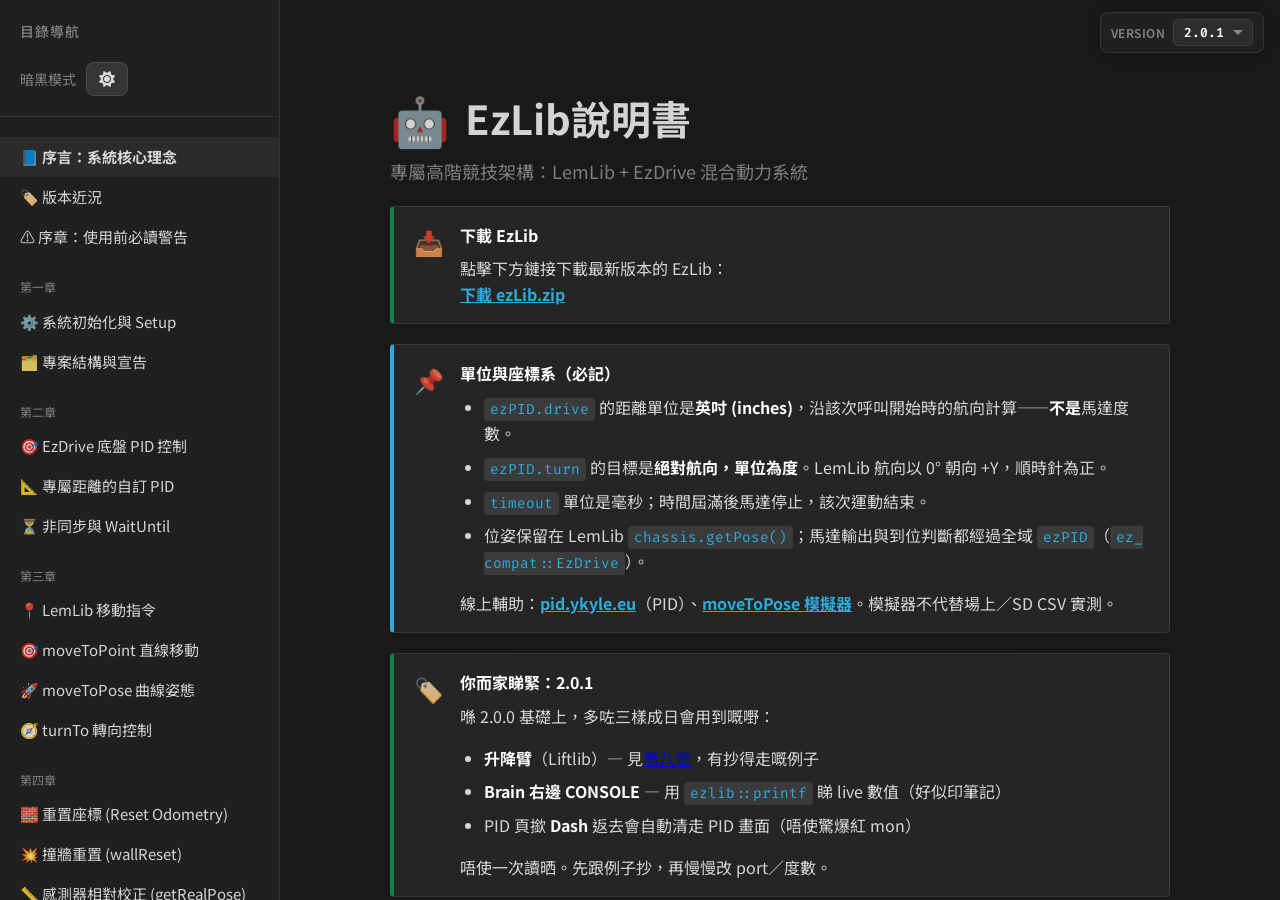
==== commit 55ae34da: "Use one-page docs with in-place version toggle and friendlier 2.0.1 examples. Hide version-specific " ====
--- a/2.0.1/index.html
+++ b/2.0.1/index.html
@@ -1,1090 +1,15 @@
 <!DOCTYPE html>
-<html lang="zh-HK" data-docs-version="2.0.1">
+<html lang="zh-HK">
 <head>
     <meta charset="UTF-8">
-    <meta name="viewport" content="width=device-width, initial-scale=1.0">
-    <title>EzLib說明書 · 2.0.1</title>
-    <link rel="preconnect" href="https://fonts.googleapis.com">
-    <link rel="preconnect" href="https://fonts.gstatic.com" crossorigin>
-    <link href="https://fonts.googleapis.com/css2?family=Fira+Code:wght@400;500;700&family=Noto+Sans+HK:wght@400;500;700;900&display=swap" rel="stylesheet">
-    <link rel="stylesheet" href="https://cdnjs.cloudflare.com/ajax/libs/font-awesome/6.4.0/css/all.min.css">
-    <link rel="stylesheet" href="../style.css">
+    <meta http-equiv="refresh" content="0; url=/?v=2.0.1">
+    <link rel="canonical" href="https://ezlib.ykyle.eu/?v=2.0.1">
+    <title>Redirecting to EzLib 2.0.1 docs…</title>
+    <script>
+        location.replace('/?v=2.0.1' + (location.hash || ''));
+    </script>
 </head>
 <body>
-
-    <div class="version-bar" aria-label="Docs version">
-        <span class="version-bar-label">Version</span>
-        <select id="docs-version" aria-label="Select EzLib docs version">
-            <option value="2.0.0">2.0.0</option>
-            <option value="2.0.1">2.0.1</option>
-        </select>
-    </div>
-
-    <!-- Mobile Header (重新設計排版，防止 Icon 重疊) -->
-    <header class="mobile-header">
-        <div class="header-left-group">
-            <button id="mobile-menu-btn" class="mobile-menu-btn" title="選單">
-                <i class="fas fa-bars"></i>
-            </button>
-            <div class="header-title">
-                <span class="page-icon" style="font-size: 20px;">🤖</span>
-                <span class="header-text">EzLib · 2.0.1</span>
-            </div>
-        </div>
-    </header>
-
-    <!-- Sidebar Navigation -->
-    <nav class="sidebar">
-        <div class="sidebar-header">目錄導航</div>
-        <div class="sidebar-theme-toggle">
-            <span class="theme-label">暗黑模式</span>
-            <button id="theme-toggle" class="theme-toggle-btn" title="切換暗黑模式">
-                <i class="fas fa-moon"></i>
-            </button>
-        </div>
-        
-        <div class="nav-group">
-            <a href="#intro" class="nav-link">📘 序言：系統核心理念</a>
-            <a href="#version-notes" class="nav-link">🏷️ 版本近況</a>
-            <a href="#preface" class="nav-link">⚠️ 序章：使用前必讀警告</a>
-        </div>
-        
-        <div class="nav-group">
-            <div style="padding: 0 20px; font-size: 12px; color: var(--text-muted); margin-bottom: 5px;">第一章</div>
-            <a href="#ch1-setup" class="nav-link">⚙️ 系統初始化與 Setup</a>
-            <a href="#ch1-structure" class="nav-link">🗂️ 專案結構與宣告</a>
-        </div>
-
-        <div class="nav-group">
-            <div style="padding: 0 20px; font-size: 12px; color: var(--text-muted); margin-bottom: 5px;">第二章</div>
-            <a href="#ch2-ezdrive" class="nav-link">🎯 EzDrive 底盤 PID 控制</a>
-            <a href="#ch2-inline-pid" class="nav-link">📐 專屬距離的自訂 PID</a>
-            <a href="#ch2-slew-exit" class="nav-link">⏳ 非同步與 WaitUntil</a>
-        </div>
-
-        <div class="nav-group">
-            <div style="padding: 0 20px; font-size: 12px; color: var(--text-muted); margin-bottom: 5px;">第三章</div>
-            <a href="#ch3-lemlib" class="nav-link">📍 LemLib 移動指令</a>
-            <a href="#ch3-movetopoint" class="nav-link">🎯 moveToPoint 直線移動</a>
-            <a href="#ch3-movetopose" class="nav-link">🚀 moveToPose 曲線姿態</a>
-            <a href="#ch3-turnto" class="nav-link">🧭 turnTo 轉向控制</a>
-        </div>
-
-        <div class="nav-group">
-            <div style="padding: 0 20px; font-size: 12px; color: var(--text-muted); margin-bottom: 5px;">第四章</div>
-            <a href="#ch4-reset" class="nav-link">🧱 重置座標 (Reset Odometry)</a>
-            <a href="#ch4-wallreset" class="nav-link">💥 撞牆重置 (wallReset)</a>
-            <a href="#ch4-getrealpose" class="nav-link">📏 感測器相對校正 (getRealPose)</a>
-        </div>
-
-        <div class="nav-group">
-            <div style="padding: 0 20px; font-size: 12px; color: var(--text-muted); margin-bottom: 5px;">第五章</div>
-            <a href="#ch5-fsm" class="nav-link">🔄 狀態機 (FSM) 與防卡死</a>
-        </div>
-
-        <div class="nav-group">
-            <div style="padding: 0 20px; font-size: 12px; color: var(--text-muted); margin-bottom: 5px;">第六章</div>
-            <a href="#ch6-examples" class="nav-link">📖 實戰 Auto 寫法範例</a>
-            <a href="#ch6-workflow" class="nav-link">🧭 由推機到寫 Auton</a>
-            <a href="#ch6-auto-init" class="nav-link">🛑 1. 為何放棄自動對位？</a>
-            <a href="#ch6-skills" class="nav-link">🔥 2. Skills 完美混合連招</a>
-            <a href="#ch6-opcontrol" class="nav-link">🎮 3. 極度乾淨的 Opcontrol</a>
-        </div>
-
-        <div class="nav-group">
-            <div style="padding: 0 20px; font-size: 12px; color: var(--text-muted); margin-bottom: 5px;">第七章</div>
-            <a href="#ch7-debug" class="nav-link">🛠️ 遙測與手制快捷鍵</a>
-            <a href="#ch7-dash" class="nav-link">🖥️ Brain Dash 主題</a>
-            <a href="#ch7-tuner" class="nav-link">🎛️ PID 調校器</a>
-            <a href="#ch7-console" class="nav-link">📟 ezlib::printf CONSOLE</a>
-            <a href="#ch7-sd" class="nav-link">💾 SD 卡 CSV</a>
-            <a href="#ch7-monitor" class="nav-link">📱 Controller monitor</a>
-            <a href="#ch7-lvgl" class="nav-link">🖼️ standalone LVGL</a>
-        </div>
-
-        <div class="nav-group">
-            <div style="padding: 0 20px; font-size: 12px; color: var(--text-muted); margin-bottom: 5px;">第八章</div>
-            <a href="#ch8-liftlib" class="nav-link">🦾 Liftlib 升降臂</a>
-        </div>
-
-        <div class="nav-group">
-            <div style="padding: 0 20px; font-size: 12px; color: var(--text-muted); margin-bottom: 5px;">第九章</div>
-            <a href="#ch8-quiz" class="nav-link">🎤 裁判訪問練習</a>
-        </div>
-    </nav>
-
-    <!-- Main Content -->
-    <main class="content-container" id="scroll-area">
-        <div class="page-cover"></div>
-        
-        <div class="page-content">
-            <!-- Intro -->
-            <section id="intro">
-                <h1 class="page-title"><span class="page-icon">🤖</span>EzLib說明書</h1>
-                <p style="color: var(--text-muted); font-size: 18px; margin-top: -10px; margin-bottom: 20px;">專屬高階競技架構：LemLib + EzDrive 混合動力系統</p>
-                
-                <div class="callout success">
-                    <div class="callout-icon">📥</div>
-                    <div class="callout-content">
-                        <h4>下載 EzLib</h4>
-                        <p>點擊下方鏈接下載最新版本的 EzLib：<br>
-                        <a href="https://gofile.io/d/ltHiTh" target="_blank" style="color: var(--accent-blue); font-weight: 700;">下載 ezLib.zip</a></p>
-                        </div>
-                </div>
-
-                <div class="callout info">
-                    <div class="callout-icon">📌</div>
-                    <div class="callout-content">
-                        <h4>單位與座標系（必記）</h4>
-                        <ul>
-                            <li><code>ezPID.drive</code> 的距離單位是<strong>英吋 (inches)</strong>，沿該次呼叫開始時的航向計算——<strong>不是</strong>馬達度數。</li>
-                            <li><code>ezPID.turn</code> 的目標是<strong>絕對航向，單位為度</strong>。LemLib 航向以 0° 朝向 +Y，順時針為正。</li>
-                            <li><code>timeout</code> 單位是毫秒；時間屆滿後馬達停止，該次運動結束。</li>
-                            <li>位姿保留在 LemLib <code>chassis.getPose()</code>；馬達輸出與到位判斷都經過全域 <code>ezPID</code>（<code>ez_compat::EzDrive</code>）。</li>
-                        </ul>
-                        <p>線上輔助：<a href="https://pid.ykyle.eu" target="_blank" style="color: var(--accent-blue); font-weight: 700;">pid.ykyle.eu</a>（PID）、<a href="https://vex.ykyle.eu/moveToPose" target="_blank" style="color: var(--accent-blue); font-weight: 700;">moveToPose 模擬器</a>。模擬器不代替場上／SD CSV 實測。</p>
-                    </div>
-                </div>
-
-                <div class="callout success" id="version-notes">
-                    <div class="callout-icon">🏷️</div>
-                    <div class="callout-content">
-                        <h4>版本近況（摘要）— 你而家睇緊 <code>2.0.1</code></h4>
-                        <ul>
-                            <li>本頁對齊 <strong><code>EzLib_2.0.1_liftSys</code></strong>：PROS <strong>4.2.3</strong> + nested LemLib／ez_compat under <code>ezlib/</code> + <strong>Liftlib 1.0.0</strong>。</li>
-                            <li>PID 頁右邊 <strong>CONSOLE</strong>：用 <code>ezlib::printf</code>／<code>ezlib::set</code> 打字到 Brain（場控接上會清）。</li>
-                            <li>離開 PID（Dash 掣）會 <strong>deferred release</strong> LVGL overlay，避免喺 click event 同步刪物件 → 紅 mon。</li>
-                            <li>要睇無 Liftlib 嘅 <strong>2.0.0</strong> 說明：右上角 Version 切返 <code>2.0.0</code>。</li>
-                            <li>自測：<a href="#ch8-quiz">裁判訪問練習</a>（≥90%＝熟用 EzLib）。</li>
-                        </ul>
-                        <p>詳細 changelog：motions 倉庫 README／branch <a href="https://github.com/bigbigshop/EzLib-EzDrive-motions/blob/EzLib_2.0.1_liftSys/README.md" target="_blank" style="color: var(--accent-blue); font-weight: 700;">EzLib_2.0.1_liftSys</a>。</p>
-                    </div>
-                </div>
-                
-                <!-- Preface: Warning Section -->
-            <section id="preface">
-                <h1 class="page-title"><span class="page-icon">⚠️</span>使用前必讀：重要警告</h1>
-                <p style="color: var(--text-muted); font-size: 18px; margin-top: -10px; margin-bottom: 20px;">在使用 EzLib 之前，請務必仔細閱讀以下內容</p>
-                
-                <div class="callout warning">
-                    <div class="callout-icon">⚠️</div>
-                    <div class="callout-content">
-                        <h4>⚠️ 重要警告</h4>
-                        <p>本章內容包含<strong>強烈建議</strong>遵守的關鍵注意事項。跳過本章可能導致嚴重後果。</p>
-                    </div>
-                </div>
-                
-                <div class="callout danger">
-                    <div class="callout-icon">💀</div>
-                    <div class="callout-content">
-                        <h4>請先理解再使用，否則必被 G4</h4>
-                        <p>在使用本套 EzLib 架構之前，你<strong>必須</strong>徹底理解以下核心概念：</p>
-                        <ul>
-                            <li><strong>LemLib 的 Odometry 原理與限制</strong>：為什麼它會產生累積誤差？</li>
-                            <li><strong>EzDrive 的 PID 控制邏輯</strong>：為何需要短距離精準控制（以英吋為單位）？</li>
-                            <li><strong>座標重置的時機與方法</strong>：何時需要 <code>wallReset</code>／<code>getRealPose</code>？</li>
-                            <li><strong>混合式架構的設計哲學</strong>：為何不能全程依賴單一方案？</li>
-                        </ul>
-                        <p>如果你<strong>沒有仔細閱讀並理解</strong>本說明書的內容，就直接使用本套系統，我<strong>強烈預期</strong>你會在比賽中被 G4。這不是威脅，而是對你跳過理解步驟的必然結果。</p>
-                        <p><strong>理解 → 懂原理 → 再使用</strong>。這是你避免被 G4 的唯一途徑。</p>
-                    </div>
-                </div>
-                
-                <div style="text-align: center; margin: 30px 0;">
-                    <img src="../G4.jpg" alt="G4 Warning" style="max-width: 100%; height: auto; border-radius: 8px; box-shadow: 0 4px 12px rgba(0,0,0,0.3);">
-                </div>
-                
-                <div class="callout success">
-                    <div class="callout-icon">📝</div>
-                    <div class="callout-content">
-                        <h4>學習路徑建議</h4>
-                        <p>建議按照以下順序學習：</p>
-                        <ol>
-                            <li>先理解系統核心理念（本章）</li>
-                            <li>仔細閱讀系統初始化與 Setup 章節</li>
-                            <li>掌握底盤 PID 控制原理（英吋／絕對航向）</li>
-                            <li>學習 LemLib 移動指令（bind 後共用 ezPID）</li>
-                            <li>實際應用於 Auto 編寫，並搞清楚 Brain UI（standalone LVGL／Type R Dash）</li>
-                            <li>用<a href="#ch8-quiz">裁判訪問練習</a>自測（≥90%＝熟用 EzLib）</li>
-                        </ol>
-                        <p>跳過任何步驟都可能導致你在比賽中失敗。</p>
-                    </div>
-                </div>
-            </section>
-                
-                <div class="callout danger">
-                    <div class="callout-icon">🚨</div>
-                    <div class="callout-content">
-                        <h4>為什麼不能全程依賴 LemLib？</h4>
-                        <p>LemLib 的 Odometry (里程計) 非常強大，但<strong>絕對不能全程單靠它跑完 15/60 秒的 Auto</strong>。在實際比賽中，底盤碰撞、輪胎打滑、重心轉移，都會產生<strong>累積誤差 (Accumulated Error)</strong>。如果全程只信賴開局的 (0,0) 座標，到了中後段必定會出現嚴重的座標偏移 (Drift)。</p>
-                    </div>
-                </div>
-
-                <p>因此，本套系統採用了<strong>混合式架構</strong>：我們利用 LemLib 來處理複雜的曲線／長距追蹤 (<code>moveToPose</code> 等)，同時必須結合我們自訂的 <strong>EzDrive (<code>ezPID</code>)</strong> 來執行極高精度的短距離直線／轉向 PID，並在關鍵時刻強制執行<strong>座標重置</strong>（<code>wallReset</code>／<code>getRealPose</code>）。只有這樣，才能確保 Auto 百發百中。</p>
-            </section>
-
-            <div class="section-divider"></div>
-
-            <!-- Chapter 1 -->
-            <h2 id="ch1-setup">第一章：系統初始化與 Setup</h2>
-            
-            <p>在 <code>main.cpp</code> 的 <code>initialize()</code> 函數中，我們必須一次過設定好 LemLib、EzDrive 以及背景任務。這決定了整部機器人的物理反應基準。</p>
-
-            <div class="callout info">
-                <div class="callout-icon">📘</div>
-                <div class="callout-content">
-                    <h4>LemLib Chassis 設定注意事項</h4>
-                    <p>關於 LemLib <code>chassis</code> 基礎硬件設定（例如 Drivetrain、Sensors、PID 參數宣告），請直接參閱 <a href="https://lemlib.readthedocs.io/" target="_blank" style="color: var(--accent-blue);">LemLib 官方說明手冊</a>。本說明書將專注於實戰的進階邏輯與 EzDrive 自訂底盤的整合應用。</p>
-                    <p><strong>重要：</strong><code>EzDrive</code> 建構式會呼叫 <code>chassis.bindEzDrive(this)</code>。因此 <code>moveToPoint</code>、<code>moveToPose</code>、<code>turnToHeading</code>、<code>turnToPoint</code>、<code>swingToHeading</code>、<code>swingToPoint</code> <strong>共用</strong> <code>ezPID</code> 的 drive／turn PID——不必另調一套 LemLib angular gains。建構時留下的 LemLib <code>ControllerSettings</code> 在 bind 之後僅屬建構 API，實際出力走 <code>ezPID</code>。</p>
-                </div>
-            </div>
-
-            <div class="code-block-wrapper">
-                <div class="code-header">📁 main.cpp -> initialize()</div>
-                <div class="code-block">
-<span class="c-kw">void</span> <span class="c-fn">initialize</span>() {
-    <span class="c-co">// --- 1. LemLib 初始化 ---</span>
-    chassis.<span class="c-fn">calibrate</span>(); <span class="c-co">// 必須執行，校準 IMU 與 Tracking Wheels</span>
-
-    <span class="c-co">// --- 2. EzDrive 參數設定（距離單位：英吋） ---</span>
-    ezPID.<span class="c-fn">set_x_drive</span>(<span class="c-kw">false</span>);
-
-    <span class="c-co">// [直行 PID] P:推力, I:微調積分, D:煞車防震, startI:積分啟動閾值</span>
-    ezPID.<span class="c-fn">set_drive_constants</span>(<span class="c-st">8.25</span>, <span class="c-st">0</span>, <span class="c-st">42</span>, <span class="c-st">0</span>);
-
-    <span class="c-co">// [直行鎖向 PID] 只服務 ezPID.drive() 直線；不用於 moveToPose 角向</span>
-    ezPID.<span class="c-fn">set_heading_constants</span>(<span class="c-st">4</span>, <span class="c-st">0</span>, <span class="c-st">10</span>, <span class="c-st">0</span>);
-
-    <span class="c-co">// [轉向 PID] 控制原地旋轉；亦供 bind 後的 LemLib turn／curve 角向</span>
-    ezPID.<span class="c-fn">set_turn_constants</span>(<span class="c-st">4.1</span>, <span class="c-st">0</span>, <span class="c-st">30</span>, <span class="c-st">15</span>);
-
-    <span class="c-co">// Slew：數值愈小起動愈溫和。turn_slew &gt;= 250 時轉向不限斜率</span>
-    ezPID.<span class="c-fn">set_drive_slew</span>(<span class="c-st">12</span>);
-    ezPID.<span class="c-fn">set_turn_slew</span>(<span class="c-st">255</span>);
-
-    <span class="c-co">// 退出條件: (小誤差, 小誤差時間ms, 大誤差, 大誤差時間ms, vel_t)</span>
-    <span class="c-co">// drive 誤差單位：英吋；turn 誤差單位：度</span>
-    ezPID.<span class="c-fn">set_drive_exit_conditions</span>(<span class="c-st">0.5</span>, <span class="c-st">100</span>, <span class="c-st">2</span>, <span class="c-st">500</span>, <span class="c-st">0</span>);
-    ezPID.<span class="c-fn">set_turn_exit_conditions</span>(<span class="c-st">1</span>, <span class="c-st">100</span>, <span class="c-st">3</span>, <span class="c-st">250</span>, <span class="c-st">0</span>);
-
-    ezPID.<span class="c-fn">set_drive_velocity_threshold</span>(<span class="c-st">0.10</span>);
-    ezPID.<span class="c-fn">set_turn_velocity_threshold</span>(<span class="c-st">0.25</span>);
-    ezPID.<span class="c-fn">set_heading_velocity_threshold</span>(<span class="c-st">0.25</span>);
-
-    <span class="c-co">// --- 3. PID 調校器（Brain + 手掣；場控接上會自動 teardown） ---</span>
-    pidTuner.<span class="c-fn">start</span>();
-}
-                </div>
-            </div>
-
-            <div class="callout success">
-                <div class="callout-icon">💡</div>
-                <div class="callout-content">
-                    <h4>startI 與到位判斷</h4>
-                    <p><code>startI</code>：只有 <code>|error|</code> 小於此值且 <code>startI != 0</code> 才積分；誤差變號時積分清零。</p>
-                    <p>到位條件：誤差在 small／big 區間維持夠久，且 <code>|derivative| &lt;= velocity_threshold</code>（見上方 exit／vel 設定）。</p>
-                    <p><code>ezPID.turn</code> 與 <code>chassis.turnToHeading</code> 在 bind 後<strong>PID 相同</strong>，但 motion 邏輯略有差異（direction／minSpeed／earlyExit 等）。日常 auton 用 <code>ezPID.turn</code> 即可。</p>
-                </div>
-            </div>
-
-            <h3 id="ch1-structure" style="margin-top: 30px;">專案結構與宣告慣例（2.0.1）</h3>
-            <p><code>main.h</code> 引入 <code>lemlib/api.hpp</code>、<code>ezlib/ez_compat.hpp</code> 與 <code>liftlib/liftlib.hpp</code>（建議 <code>LIFTLIB_NO_GLOBAL_NAMES</code>）。<code>Makefile</code> 設 <code>EXTRA_INCDIR=include/ezlib</code>，因此 <code>#include "lemlib/..."</code>／<code>"ez_compat/..."</code> 實際喺 <code>include/ezlib/</code> 底下。庫碼與 user 碼分開。</p>
-
-            <table class="notion-table">
-                <tr><th>路徑</th><th>內容</th></tr>
-                <tr><td><code>src/main.cpp</code></td><td>底盤馬達／IMU／tracking／<code>chassis</code>／<code>ezPID</code>／<code>pidTuner</code>／（可選）<code>armLift</code> 定義</td></tr>
-                <tr><td><code>include/customs/</code> + <code>src/customs/</code></td><td><strong>User 側</strong>：<code>objDeclare</code>、<code>autons</code>、<code>controls</code>、<code>fsm</code>、<code>dash_config</code></td></tr>
-                <tr><td><code>include/ezlib/</code> + <code>src/ezlib/</code></td><td><strong>庫內</strong>：API、<code>lemlib/</code>、<code>ez_compat/</code>、<code>console</code>（<code>ezlib::printf</code>）、<code>pid_tuner</code>、<code>telem_dash</code>…</td></tr>
-                <tr><td><code>include/ezlib/lemlib/</code>、<code>src/ezlib/lemlib/</code></td><td>LemLib sources／headers（nested；include 路徑仍係 <code>lemlib/...</code>）</td></tr>
-                <tr><td><code>include/liftlib/</code> + <code>firmware/liftlib.a</code></td><td><strong><a href="https://github.com/Bal207/Liftlib" target="_blank">Liftlib 1.0.0</a></strong> 官方 zip（MIT）；升降臂／lift subsystem</td></tr>
-                <tr><td><code>src/assets/robot01.c</code> …</td><td>LVGL C array 動畫幀</td></tr>
-                <tr><td><code>firmware/liblvgl.a</code></td><td>standalone LVGL（hardfp + <code>LV_MEM_CUSTOM</code>）</td></tr>
-            </table>
-            <p>Include 例：<code>#include "ezlib/ez_compat.hpp"</code>、<code>#include "ezlib/console.hpp"</code>、<code>#include "liftlib/liftlib.hpp"</code>、<code>#include "customs/dash_config.hpp"</code>。</p>
-            <div class="callout warning">
-                <div class="callout-icon">🧯</div>
-                <div class="callout-content">
-                    <h4>robodash 已淡出</h4>
-                    <p>現行 beta 用 <strong>standalone LVGL</strong>（Dash 主題／PID／Anim）。唔好再寫 <code>rd::Console</code>／<code>rd::Selector</code>；auton 用 headless <code>auton_select</code>。版本摘要見<a href="#version-notes">序言</a>。</p>
-                </div>
-            </div>
-
-            <div class="code-block-wrapper">
-                <div class="code-header">📁 objDeclare.hpp / main.cpp（摘要）</div>
-                <div class="code-block">
-<span class="c-co">// include/customs/objDeclare.hpp</span>
-<span class="c-kw">extern</span> lemlib::Chassis chassis;
-<span class="c-kw">extern</span> ez_compat::EzDrive ezPID;
-<span class="c-kw">extern</span> ez_compat::PidTuner pidTuner;
-<span class="c-co">// Auton 用 auton_select（headless）— 無 rd::Selector</span>
-<span class="c-kw">extern</span> pros::Controller controller;
-<span class="c-kw">extern</span> pros::MotorGroup leftMotors;
-<span class="c-kw">extern</span> pros::MotorGroup rightMotors;
-<span class="c-kw">extern</span> pros::Imu imu;
-<span class="c-kw">extern</span> <span class="c-kw">const</span> lv_img_dsc_t robot01; <span class="c-co">// … robot10</span>
-
-<span class="c-kw">inline</span> pros::Distance dist_front(<span class="c-st">6</span>);
-<span class="c-kw">inline</span> pros::Distance dist_back(<span class="c-st">21</span>);
-<span class="c-kw">inline</span> pros::Distance dist_left(<span class="c-st">3</span>);
-<span class="c-kw">inline</span> pros::Distance dist_right(<span class="c-st">9</span>);
-
-<span class="c-kw">inline</span> pros::Motor left_intake(<span class="c-st">20</span>);
-<span class="c-kw">inline</span> pros::Motor right_intake(-<span class="c-st">17</span>);
-<span class="c-kw">inline</span> pros::Motor low_roller(<span class="c-st">18</span>);
-<span class="c-kw">inline</span> pros::Motor high_roller(<span class="c-st">19</span>);
-<span class="c-kw">inline</span> pros::MotorGroup intake_motors({<span class="c-st">20</span>, -<span class="c-st">17</span>});
-
-<span class="c-kw">inline</span> pros::adi::Pneumatics arm(<span class="c-st">'A'</span>, <span class="c-kw">false</span>);
-<span class="c-kw">inline</span> pros::adi::Pneumatics cover(<span class="c-st">'D'</span>, <span class="c-kw">false</span>);
-<span class="c-kw">inline</span> pros::adi::Pneumatics hook(<span class="c-st">'B'</span>, <span class="c-kw">false</span>);
-<span class="c-kw">inline</span> pros::adi::Pneumatics matchload(<span class="c-st">'C'</span>, <span class="c-kw">false</span>);
-
-<span class="c-co">// src/main.cpp（定義底盤側）</span>
-pros::MotorGroup rightMotors({<span class="c-st">11</span>, <span class="c-st">12</span>, <span class="c-st">13</span>}, pros::MotorGearset::blue);
-pros::MotorGroup leftMotors({-<span class="c-st">14</span>, -<span class="c-st">15</span>, -<span class="c-st">16</span>}, pros::MotorGearset::blue);
-pros::Imu imu(<span class="c-st">5</span>);
-<span class="c-co">// … TrackingWheel / Drivetrain / Chassis …</span>
-ez_compat::EzDrive ezPID(chassis, drivetrain);
-ez_compat::PidTuner pidTuner(ezPID);
-                </div>
-            </div>
-
-            <div class="callout info">
-                <div class="callout-icon">🌡️</div>
-                <div class="callout-content">
-                    <h4>Dash 溫度：<code>dash_config.hpp</code>（必改檔）</h4>
-                    <p>Brain Dash 的 <strong>DRV</strong>／<strong>MCH</strong> 兩行溫度<strong>只</strong>由 <code>include/customs/dash_config.hpp</code> 決定——不用改 <code>ezlib/telem_dash.cpp</code>。</p>
-                    <ul>
-                        <li><strong>DRV</strong>：<code>format_drive_temps</code> — 左 LF/LM/LB｜右 RF/RM/RB（<code>leftMotors</code>／<code>rightMotors</code>）</li>
-                        <li><strong>MCH</strong>：<code>format_mech_temps</code> — L_intake／R_intake｜low／high roller</li>
-                    </ul>
-                    <p>MotorGroup 用 <code>get_temperature(index)</code>：<code>index</code> = 在 <code>main.cpp</code> list <strong>裡面次序</strong>（0、1、2…），<strong>不是</strong> smart-port 號。例：<code>leftMotors({-14, -15, -16})</code> → index <code>0</code>=port 14。獨立 <code>pros::Motor</code> 用 <code>motor.get_temperature()</code>。</p>
-                </div>
-            </div>
-
-            <div class="callout warning">
-                <div class="callout-icon">⚠️</div>
-                <div class="callout-content">
-                    <h4>馬達／氣動注意</h4>
-                    <p>負 port = 反轉（例 <code>-14</code>）。<strong>禁止</strong>對同一 port 再宣告一份 <code>pros::Motor(...)</code>——會與 <code>MotorGroup</code> 搶 reverse／encoder，導致 <code>ezPID.drive</code> 異常。Intake 用獨立馬達；底盤只用 <code>leftMotors</code>／<code>rightMotors</code>。</p>
-                    <p>氣動：<code>pros::adi::Pneumatics(port, start_extended)</code>，第二參數 <code>false</code> = 開機收回。手制 <code>pneumaticsBtn()</code>（<code>controls.cpp</code>）——<strong>僅在 tuner 關閉時</strong>呼叫（避免同 X／A 衝突）。常用：X＝arm／hook 序列、A＝<code>hook.toggle()</code>、Y＝<code>matchload.toggle()</code>。</p>
-                </div>
-            </div>
-
-            <div class="section-divider"></div>
-
-            <!-- Chapter 2 -->
-            <h2 id="ch2-ezdrive">第二章：EzDrive 底盤 PID 控制</h2>
-            
-            <p>在 Auto 階段，EzDrive（全域 <code>ezPID</code>）負責執行最高精度的點對點移動與轉向。距離以<strong>英吋</strong>計，轉向以<strong>絕對航向（度）</strong>計。</p>
-
-            <div class="code-block-wrapper">
-                <div class="code-header">📁 API 簽名</div>
-                <div class="code-block">
-<span class="c-kw">void</span> <span class="c-fn">drive</span>(<span class="c-ty">double</span> distance_inches, <span class="c-ty">int</span> max_speed, <span class="c-ty">int</span> timeout = <span class="c-st">1500</span>, <span class="c-ty">bool</span> async = <span class="c-kw">false</span>);
-<span class="c-kw">void</span> <span class="c-fn">turn</span>(<span class="c-ty">double</span> angle, <span class="c-ty">int</span> max_speed, <span class="c-ty">int</span> timeout = <span class="c-st">1500</span>, <span class="c-ty">bool</span> async = <span class="c-kw">false</span>); <span class="c-co">// 絕對航向 °</span>
-                </div>
-            </div>
-
-            <div class="code-block-wrapper">
-                <div class="code-block">
-ezPID.<span class="c-fn">drive</span>(<span class="c-st">24</span>, <span class="c-st">100</span>, <span class="c-st">2000</span>);
-ezPID.<span class="c-fn">drive</span>(-<span class="c-st">12</span>, <span class="c-st">90</span>, <span class="c-st">1800</span>);
-ezPID.<span class="c-fn">turn</span>(<span class="c-st">90</span>, <span class="c-st">100</span>, <span class="c-st">1500</span>);
-ezPID.<span class="c-fn">turn</span>(<span class="c-st">0</span>, <span class="c-st">90</span>, <span class="c-st">1500</span>);
-                </div>
-            </div>
-
-            <div class="callout warning">
-                <div class="callout-icon">⚠️</div>
-                <div class="callout-content">
-                    <h4>Auton 距離注意</h4>
-                    <p>部分舊路線目標仍可能是編碼器度數風格的大數字。新路線請一律用<strong>英吋／度</strong>。量度前勿把舊大數字當英吋讀。</p>
-                </div>
-            </div>
-
-            <h3 id="ch2-inline-pid">絕對準則：每一段距離都有最佳的 PID 數值</h3>
-            
-            <div class="callout warning">
-                <div class="callout-icon">⚠️</div>
-                <div class="callout-content">
-                    <h4>不能一條數用到尾</h4>
-                    <p>很多新手會犯一個嚴重錯誤：設定好一組 <code>kp, ki, kd</code> 後，就期望它能完美推動車子行 5 吋，又能完美行 50 吋。<strong>這在物理上是不可能的。</strong> 理論上，推動長距離需要更大的煞車力 (kd) 來抵消龐大的慣性；而短距離微調則需要更敏銳的比例推力 (kp)。</p>
-                </div>
-            </div>
-
-            <p>因此，我們的 <code>ezPID.drive</code>／<code>turn</code> 支援 <strong>Inline PID（單次增益覆寫）</strong>。結束後恢復全域值；<code>startI</code> 不變。針對特定距離，可傳入專屬的 <code>{.p, .i, .d}</code>。</p>
-            
-            <div class="callout info">
-                <div class="callout-icon">💡</div>
-                <div class="callout-content">
-                    <h4>PID 模擬器</h4>
-                    <p>調增益前先建立直覺，請用：<br>
-                    <a href="https://pid.ykyle.eu" target="_blank" style="color: var(--accent-blue); font-weight: 700;">pid.ykyle.eu — PID 模擬器</a></p>
-                    <p>可調 P／I／D、睇 overshoot，再上機用 Brain／controller <strong>PID tuner</strong> + <code>/usd/pid_tune_log.csv</code>。模擬器不代替場上實測。</p>
-                </div>
-            </div>
-
-            <div class="code-block-wrapper">
-                <div class="code-block">
-<span class="c-co">// 語法: drive(英吋, 最高速度, 逾時ms, PIDGains, 是否非同步)</span>
-
-<span class="c-co">// 1. 使用預設的 Global PID</span>
-ezPID.<span class="c-fn">turn</span>(<span class="c-st">90</span>, <span class="c-st">90</span>, <span class="c-st">1500</span>, <span class="c-kw">true</span>);
-
-<span class="c-co">// 2. 單次覆寫增益（結束後恢復；startI 不變）</span>
-ezPID.<span class="c-fn">drive</span>(<span class="c-st">12</span>, <span class="c-st">90</span>, <span class="c-st">1800</span>, {.<span class="c-vr">p</span> = <span class="c-st">8.25</span>, .<span class="c-vr">i</span> = <span class="c-st">0</span>, .<span class="c-vr">d</span> = <span class="c-st">42</span>}, <span class="c-kw">false</span>);
-ezPID.<span class="c-fn">turn</span>(<span class="c-st">90</span>, <span class="c-st">90</span>, <span class="c-st">1500</span>, {.<span class="c-vr">p</span> = <span class="c-st">4.1</span>, .<span class="c-vr">i</span> = <span class="c-st">0</span>, .<span class="c-vr">d</span> = <span class="c-st">30</span>}, <span class="c-kw">false</span>);
-                </div>
-            </div>
-
-            <h3 id="ch2-slew-exit" style="margin-top: 30px;">⏳ 非同步／同步控制與 WaitUntil</h3>
-            <p>在 <code>drive</code> 或 <code>turn</code> 的最後一個參數設為 <code>true</code> 即可開啟<strong>非同步模式 (Async)</strong>，讓程式可以立刻執行下一行（例如提早啟動 Intake）。同一時間只有一個運動佔用底盤；<code>pidTuner</code> 開啟或 <code>ezPID.is_busy()</code> 時 arcade 會關閉。</p>
-            
-            <div class="callout danger">
-                <div class="callout-icon">⚠️</div>
-                <div class="callout-content">
-                    <h4>重要：必須等待完成 (waitUntilDone)</h4>
-                    <p>配合 <code>ezPID.waitUntil(inches)</code> 觸發半途動作後，<strong>必須添加 <code>ezPID.waitUntilDone()</code></strong>。這能確保移動完全結束後才執行下一個底盤指令，否則新舊動作會嚴重衝突。</p>
-                    <p><code>ezPID.waitUntilDone()</code> 在 <code>motions_pending == 0</code> 且 <code>!chassis.isInMotion()</code> 時返回，或安全時限後 <code>cancel_movement()</code>。長底盤運動請用 <code>chassis.waitUntilDone()</code>。</p>
-                </div>
-            </div>
-
-            <div class="code-block-wrapper">
-                <div class="code-block">
-<span class="c-co">// 例子：向前行 24 吋，去到一半 (12 吋) 提早開 Intake</span>
-ezPID.<span class="c-fn">drive</span>(<span class="c-st">24</span>, <span class="c-st">80</span>, <span class="c-st">2500</span>, <span class="c-kw">true</span>);
-ezPID.<span class="c-fn">waitUntil</span>(<span class="c-st">12</span>);
-intake_motors.<span class="c-fn">move</span>(<span class="c-st">127</span>);
-ezPID.<span class="c-fn">waitUntilDone</span>();
-                </div>
-            </div>
-
-            <p><strong>參數詳解：</strong></p>
-            <ul>
-                <li><code>distance_inches</code>：直行目標距離（英吋，可為負）。</li>
-                <li><code>angle</code>：轉向目標<strong>絕對航向</strong>（度）。</li>
-                <li><code>max_speed</code>：最高速度 (0–127)。</li>
-                <li><code>timeout</code>：強制退出時間 (毫秒)。安全網，防止死等。</li>
-                <li><code>gains</code>：可選 <code>{.p, .i, .d}</code> 單次覆寫。</li>
-                <li><code>async</code>：設為 <code>true</code> 時底盤在背景移動，程式立刻往下執行。</li>
-            </ul>
-
-            <div class="section-divider"></div>
-
-            <!-- Chapter 3 -->
-            <h2 id="ch3-lemlib">第三章：LemLib 移動指令</h2>
-            <p>對於長距離、跨越半個場地、或者需要畫出優雅曲線的動作，我們交給 LemLib 處理。<code>async</code> 預設為 <strong>true</strong>；要阻塞可傳 <code>false</code> 或之後呼叫 <code>waitUntilDone()</code>。</p>
-
-            <div class="callout info">
-                <div class="callout-icon">🔗</div>
-                <div class="callout-content">
-                    <h4>bind 後共用 ezPID</h4>
-                    <p>綁定 EzDrive 之後，下表所列運動的 drive／turn PID 都走 <code>ezPID</code>。你調好的 <code>set_drive_constants</code>／<code>set_turn_constants</code> 會同時影響 LemLib 曲線與 <code>ezPID.drive</code>／<code>turn</code>。</p>
-                </div>
-            </div>
-
-            <table class="notion-table">
-                <tr><th>呼叫</th><th>PID（bind 後）</th><th>備註</th></tr>
-                <tr><td><code>turnToHeading</code>／<code>turnToPoint</code></td><td>turn</td><td>可設 direction／minSpeed／earlyExit</td></tr>
-                <tr><td><code>swingTo*</code></td><td>turn + swing_power</td><td>鎖定一側</td></tr>
-                <tr><td><code>moveToPoint</code></td><td>drive + turn</td><td>＜7.5in 時角向輸出降為 0</td></tr>
-                <tr><td><code>moveToPose</code></td><td>drive + turn + lead</td><td>無獨立 ezPID API 對等</td></tr>
-            </table>
-
-            <h3 id="ch3-movetopoint">1. moveToPoint (點對點直線移動)</h3>
-            <p>最基礎的移動方式。車子會計算自身位置與目標點的直線距離，並驅動底盤前往。<strong>注意：它不會管你到達時車頭指著哪裡。</strong></p>
-
-            <div class="code-block-wrapper">
-                <div class="code-block">
-<span class="c-co">// 基礎寫法：chassis.moveToPoint(x, y, timeout);</span>
-chassis.<span class="c-fn">moveToPoint</span>(<span class="c-st">0</span>, <span class="c-st">24</span>, <span class="c-st">2500</span>, {}, <span class="c-kw">false</span>);
-
-<span class="c-co">// 進階寫法：加入參數 (Params)</span>
-chassis.<span class="c-fn">moveToPoint</span>(<span class="c-st">24</span>, <span class="c-st">48</span>, <span class="c-st">2000</span>, {
-    .<span class="c-vr">forwards</span> = <span class="c-kw">false</span>,  <span class="c-co">// 車尾向前駛過去 (預設 true)</span>
-    .<span class="c-vr">maxSpeed</span> = <span class="c-st">90</span>     <span class="c-co">// 限制最高速度 (0-127)</span>
-});
-                </div>
-            </div>
-
-            <h3 id="ch3-movetopose" style="margin-top: 30px;">2. moveToPose (曲線姿態移動)</h3>
-            <p>指令要求車子到達 <code>(x, y)</code> 時，車頭必須精確指著 <code>theta</code> 角度。角向使用 turn PID（不是 heading hold PID）。</p>
-            
-            <div class="callout info">
-                <div class="callout-icon">💻</div>
-                <div class="callout-content">
-                    <h4>互動式模擬器</h4>
-                    <p>建議先使用 <a href="https://vex.ykyle.eu/moveToPose" target="_blank" style="color: var(--accent-blue); font-weight: 700;">moveToPose 模擬器</a> 練習參數調整，理解不同參數對機器人路徑的影響。</p>
-                </div>
-            </div>
-
-            <div class="code-block-wrapper">
-                <div class="code-block">
-<span class="c-co">// 移至 (24, 24) 且最終車頭朝向 90 度</span>
-chassis.<span class="c-fn">moveToPose</span>(<span class="c-st">24</span>, <span class="c-st">24</span>, <span class="c-st">90</span>, <span class="c-st">3000</span>, {
-    .<span class="c-vr">lead</span> = <span class="c-st">0.4</span>,
-    .<span class="c-vr">maxSpeed</span> = <span class="c-st">100</span>
-}, <span class="c-kw">false</span>);
-                </div>
-            </div>
-
-            <h4 style="color: var(--text-bold); margin-top: 20px; margin-bottom: 10px;">常用參數詳解</h4>
-            <table class="notion-table">
-                <tr><th>參數 (Parameter)</th><th>詳細說明與應用場景</th></tr>
-                <tr><td><code>forwards</code></td><td>預設 <code>true</code>。設為 <code>false</code> 代表車尾向前行駛。</td></tr>
-                <tr><td><code>lead</code></td><td>決定車子多早就開始轉向。太低會直角急轉，太高會畫極大圓弧。</td></tr>
-                <tr><td><code>maxSpeed</code></td><td>限制最高速度 (0–127)。</td></tr>
-                <tr><td><code>minSpeed</code></td><td>最低速度。設為非零值時，退出條件會切換為「較不精確但更平滑」。</td></tr>
-                <tr><td><code>earlyExitRange</code></td><td>連貫動作神技。<strong>建議配合 minSpeed &gt; 0</strong>。車子進入範圍內即提早結束指令。</td></tr>
-                <tr><td><code>direction</code></td><td>轉向方向（turn／swing 常用）。</td></tr>
-            </table>
-
-            <h3 id="ch3-turnto" style="margin-top: 30px;">3. turnToHeading & turnToPoint</h3>
-            <p>專注於原地轉向 (Pivot Turn)。bind 後角向 PID 與 <code>ezPID.turn</code> 相同。</p>
-
-            <div class="code-block-wrapper">
-                <div class="code-block">
-chassis.<span class="c-fn">turnToHeading</span>(<span class="c-st">90</span>, <span class="c-st">1500</span>, {}, <span class="c-kw">false</span>);
-
-<span class="c-co">// 轉向面向座標點 (24, 48)</span>
-chassis.<span class="c-fn">turnToPoint</span>(<span class="c-st">24</span>, <span class="c-st">48</span>, <span class="c-st">1000</span>, {
-    .<span class="c-vr">direction</span> = AngularDirection::CW_CLOCKWISE,
-    .<span class="c-vr">minSpeed</span> = <span class="c-st">15</span>
-});
-                </div>
-            </div>
-
-            <div class="section-divider"></div>
-
-            <!-- Chapter 4 -->
-            <h2 id="ch4-reset">第四章：重置座標 (Reset Odometry)</h2>
-            <p>呼應序言：為了解決累積誤差，我們必須在 Auto 的中段，利用場地邊界或感測器重新校正 <code>(x, y, theta)</code>。實作在 <code>src/ezlib/relocate.cpp</code>。</p>
-
-            <h3 id="ch4-wallreset">撞牆重置 (wallReset)</h3>
-            <p>利用電流＋低速判定「確定撞實」後，把對應軸寫死為 0，並寫入 <code>theta</code>。</p>
-
-            <div class="code-block-wrapper">
-                <div class="code-block">
-<span class="c-co">// 語法: wallReset(軸向, 速度, 目標角度, 逾時毫秒)</span>
-<span class="c-co">// 例：向後撞、貼著定義 Y=0 的牆（axis 'x'），航向寫 0</span>
-<span class="c-fn">wallReset</span>(<span class="c-st">'x'</span>, -<span class="c-st">30</span>, <span class="c-st">0</span>, <span class="c-st">800</span>);
-                </div>
-            </div>
-            <table class="notion-table">
-                <tr><th>參數</th><th>意義</th></tr>
-                <tr><td><code>axis</code></td><td><code>'x'</code>：認為貼緊 <strong>X 軸牆</strong> → <code>setPose(x, 0, theta)</code>；<code>'y'</code> → <code>setPose(0, y, theta)</code></td></tr>
-                <tr><td><code>velocity</code></td><td><code>tank(v,v)</code> 恆功率；負＝倒車撞，正＝前撞（常見 ±30～60）</td></tr>
-                <tr><td><code>theta</code></td><td>撞實當下強制寫入的航向</td></tr>
-                <tr><td><code>timeout_ms</code></td><td>安全超時；內部用 <code>|vel|&lt;2</code> 且電流 &gt;2000mA 維持約 100ms 當 stall</td></tr>
-            </table>
-            <p>撞完會 <code>tank(0,0)</code>、短 delay，然後還原 <code>BRAKE_COAST</code>。之後通常再接 <code>getRealPose</code> 修另一軸。</p>
-
-            <h3 id="ch4-getrealpose">感測器相對校正 (getRealPose)</h3>
-            <p>這是本系統的中段微調函數。語意是<strong>相對校正</strong>：<code>expected − (actual_perp − golden) × side</code>，其中 <code>actual_perp = get_kf_dist × cos(α)</code>，α 為 beam 與牆法線夾角（來自 <code>chassis</code> θ）——<strong>不必</strong>量測 distance sensor 相對 tracking center 的 CAD offset（<code>golden</code> 已包）。</p>
-
-            <div class="code-block-wrapper">
-                <div class="code-block">
-<span class="c-co">// 語法: getRealPose(expected, golden, sensor, side)</span>
-<span class="c-co">// 例：右感測器朝東 (side=+1)，預期 X≈0，golden 量過 = 17.61"</span>
-<span class="c-co">// 第三個參數 θ：你 setPose 寫入的航向（同 getRealPose 內部用的 odom θ 是兩件事）</span>
-chassis.<span class="c-fn">setPose</span>(
-    <span class="c-fn">getRealPose</span>(<span class="c-st">0</span>, <span class="c-st">17.61</span>, dist_right, <span class="c-st">1</span>),
-    <span class="c-fn">getRealPose</span>(<span class="c-st">0</span>, <span class="c-st">8.7</span>,  dist_back, -<span class="c-st">1</span>),
-    <span class="c-st">0</span>   <span class="c-co">// 後面 auton 當 facing 0 寫；只修 XY 可改 chassis.getPose().theta</span>
-);
-                </div>
-            </div>
-
-            <table class="notion-table">
-                <tr><th>參數 (Parameter)</th><th>設定與原理解釋</th></tr>
-                <tr><td><code>expected</code></td><td>你<strong>預期</strong>此時該軸座標（例：應在 Y=0 附近就傳 <code>0</code>）。</td></tr>
-                <tr><td><code>golden</code></td><td>當機器人<strong>真的停在 expected</strong>（量時盡量正對牆）時，感測器應讀到的距離（吋）。練習場量一次寫死即可——<strong>已包含安裝 offset</strong>。</td></tr>
-                <tr><td><code>sensor</code></td><td><code>dist_front</code>／<code>back</code>／<code>left</code>／<code>right</code>。內部經 <code>get_kf_dist</code> 濾波（壞讀數 → <code>999</code> 或上一格）。</td></tr>
-                <tr><td><code>side</code></td><td><code>+1</code>：感測器朝<strong>座標增大</strong>方向（北／東）；<code>-1</code>：朝南／西。</td></tr>
-            </table>
-
-            <div class="callout success">
-                <div class="callout-icon">🛡️</div>
-                <div class="callout-content">
-                    <h4>getRealPose 的內部防護機制</h4>
-                    <p>1. <strong>KF／濾波讀數</strong>：一律查 conf（<code>&lt;30</code>／<code>PROS_ERR</code>）→ 回傳 <code>expected</code>。<br>
-                    2. <strong>heading cos 投影</strong>：用現在 <code>chassis</code> θ + sensor mount 做 <code>actual_perp = actual × cos(α)</code>；小角度不必次次 <code>wallReset</code>。<code>|α| &gt; 25°</code> 放棄校正。<br>
-                    3. <strong>微小誤差忽略</strong>：若 <code>|diff| &lt; 0.25"</code>，不作修正。<br>
-                    4. <strong>correction clamp ±6"</strong>：單次修正上限，避免一次跳飛。<br>
-                    5. <strong>避開場地公差</strong>：只問「相對練車時量好的 golden 差了幾吋」，不會把圍欄砌裝誤差寫進絕對場地尺。</p>
-                </div>
-            </div>
-
-            <table class="notion-table">
-                <tr><th>問題</th><th>答案</th></tr>
-                <tr><td>要不要 CAD sensor offset？</td><td><strong>不用。</strong> <code>golden</code> 在正確姿態量一次就包了。</td></tr>
-                <tr><td><code>getRealPose</code> 計距離時 θ？</td><td><strong>不用你當 0</strong>——函數讀 <code>chassis.getPose().theta</code> 做 cos。前提是 odom／IMU 大致準。</td></tr>
-                <tr><td><code>setPose(..., θ)</code> 寫入？</td><td>後面路徑當什麼角，就寫什麼角。整段當 (0,0,0) → 寫 <code>0</code>；只修牆距 → 傳現在 <code>theta</code>。<strong>不要</strong>實際 45° 又硬寫 <code>0</code>。</td></tr>
-            </table>
-
-            <table class="notion-table">
-                <tr><th>方法</th><th>大概時間</th><th>幾時用</th></tr>
-                <tr><td>cos 補償（內建）</td><td>0 ms</td><td>日常 mid-auton；偏幾度～十幾度</td></tr>
-                <tr><td>短 <code>ezPID.turn</code> 再 reset</td><td>~200–400 ms</td><td>θ 已歪到 &gt;15–20°</td></tr>
-                <tr><td><code>wallReset</code></td><td>~0.8–1.5 s</td><td>要硬鎖一軸／完全不信距離</td></tr>
-            </table>
-
-            <p>量 <code>golden</code>：物理對位／治具把車放到 auton 中該 reset 的姿態 → 讀 Brain <strong>Dash DIST</strong> 該格吋數 → 寫進程式。換場地若圍欄差很多，可重量 golden，而不必改整套 offset 幾何。</p>
-
-            <div class="callout info">
-                <div class="callout-icon">⚖️</div>
-                <div class="callout-content">
-                    <h4>與 RW-Template 絕對重置的對比</h4>
-                    <p><a href="https://github.com/richardbwang/RW-Template" target="_blank" style="color: var(--accent-blue);">RW-Template</a> 的 distance reset 走<strong>絕對場地座標</strong>（牆在 ±70.25"，必須量 CAD sensor offset；斜牆用射線）。EzLib 刻意用<strong>預計−實際</strong>的相對模型 + cos(α)：調參成本是每段 reset 記一個 <code>golden</code>，換場地若圍欄差很多可重量 golden，而不必改整套 offset 幾何。無內建 MCL。</p>
-                    <p>要少量 CAD、對抗爛場地、auton 裡已知「我大概在哪」→ 用 <code>getRealPose</code> + <code>wallReset</code>。要斜牆射線／可選 MCL／與絕對場地路徑緊耦合 → RW-Template 較完整，但要認真量 offset，並接受場地公差會入系統。</p>
-                </div>
-            </div>
-
-            <div class="section-divider"></div>
-
-            <!-- Chapter 5 -->
-            <h2 id="ch5-fsm">第五章：狀態機 (FSM) 與防卡死機制</h2>
-            <p>機構控制（如 Intake）嚴禁在 <code>opcontrol</code> 裡面寫死 <code>motor.move()</code>。建議依賴 Enum 與 Switch 的狀態機架構，以支援智能防卡死與非同步操作。氣動手制見 <code>pneumaticsBtn()</code>（<code>controls.cpp</code>）——<strong>僅在 tuner 關閉時</strong>呼叫，避免與 X／A 調校鍵衝突。</p>
-
-            <div class="code-block-wrapper">
-                <div class="code-header">📁 Intake 狀態（範例）</div>
-                <div class="code-block">
-<span class="c-kw">enum class</span> <span class="c-ty">IntakeState</span> { STOP, INTAKE, L1_SORT, REVERSING };
-<span class="c-ty">IntakeState</span> <span class="c-vr">currentState</span> = IntakeState::STOP;
-<span class="c-ty">IntakeState</span> <span class="c-vr">prevState</span> = IntakeState::STOP;
-                </div>
-            </div>
-
-            <p>所有的馬達給電邏輯，全部封裝在獨立的更新函數內，並放入背景 Task 執行。當遇到電流超載時，系統可自動接管執行反轉。</p>
-
-            <div class="code-block-wrapper">
-                <div class="code-header">📁 狀態更新與防卡死函數（範例）</div>
-                <div class="code-block">
-<span class="c-kw">void</span> <span class="c-fn">updateIntakeFSM</span>() {
-    <span class="c-ty">double</span> <span class="c-vr">maxCurrent</span> = std::<span class="c-fn">max</span>({
-        low_roller.<span class="c-fn">get_current_draw</span>(),
-        high_roller.<span class="c-fn">get_current_draw</span>(),
-        intake_motors.<span class="c-fn">get_current_draw</span>()
-    });
-
-    <span class="c-kw">switch</span> (<span class="c-vr">currentIntakeState</span>) {
-        <span class="c-kw">case</span> IntakeState::INTAKE:
-            intake_motors.<span class="c-fn">move</span>(<span class="c-st">127</span>);
-            low_roller.<span class="c-fn">move</span>(<span class="c-st">127</span>);
-            high_roller.<span class="c-fn">move</span>(<span class="c-st">50</span>);
-
-            <span class="c-co">// 防卡死：電流超閾值且持續一段時間 → 強制反轉</span>
-            <span class="c-kw">if</span> (<span class="c-vr">maxCurrent</span> > JAM_THRESHOLD) {
-                <span class="c-vr">jamTimer</span> += <span class="c-st">20</span>;
-                <span class="c-kw">if</span> (<span class="c-vr">jamTimer</span> > <span class="c-st">400</span>) {
-                    <span class="c-vr">prevState</span> = <span class="c-vr">currentIntakeState</span>;
-                    <span class="c-vr">currentIntakeState</span> = IntakeState::REVERSING;
-                    <span class="c-vr">jamTimer</span> = <span class="c-st">0</span>;
-                }
-            } <span class="c-kw">else</span> {
-                <span class="c-vr">jamTimer</span> = <span class="c-st">0</span>;
-            }
-            <span class="c-kw">break</span>;
-
-        <span class="c-co">// ... 其他狀態 ...</span>
-    }
-}
-                </div>
-            </div>
-
-            <div class="section-divider"></div>
-
-            <!-- Chapter 6: Real-world Examples -->
-            <h2 id="ch6-examples">第六章：實戰 Auto 寫法範例</h2>
-            <p>這章節展現如何將前面的理論結合：LemLib 曲線 → 重置 → ezPID 短距精準。單位一律<strong>英吋／度</strong>（舊碼可能仍有編碼器度數風格大數字——新路線不要跟）。</p>
-
-            <h3 id="ch6-workflow">由推機到寫 Auton（建議工作流）</h3>
-            <p>目標：先令 drive／turn <strong>跟得穩</strong>，再<strong>人手推／開</strong>量真實距離同航向，最後寫入 <code>customs/autons.cpp</code>。</p>
-
-            <div class="callout info">
-                <div class="callout-icon">1️⃣</div>
-                <div class="callout-content">
-                    <h4>1. 調 PID（一次搞掂底盤）</h4>
-                    <ol>
-                        <li>插 SD（可選）、<strong>拔場控</strong>。</li>
-                        <li><strong>X+A</strong> 開 PID tuner（見第七章）。</li>
-                        <li>用 B／Y（±12″）、L1／R1（±90°）調到少震、到位準；<strong>Print</strong> 貼返 <code>initialize()</code>。</li>
-                        <li>可抽 CSV 同 AI 畫 error 曲線（見 SD 卡 CSV）。</li>
-                        <li>線上輔助：<a href="https://pid.ykyle.eu" target="_blank" style="color: var(--accent-blue);">pid.ykyle.eu</a>。</li>
-                    </ol>
-                    <p>未調好 PID 就寫長 auton，量到的數都會被震盪／未到位吃掉。</p>
-                </div>
-            </div>
-
-            <div class="callout info">
-                <div class="callout-icon">2️⃣</div>
-                <div class="callout-content">
-                    <h4>2. 真實推機／開，睇 traveled 同 pose</h4>
-                    <p>練習場、<strong>tuner 關</strong>：</p>
-                    <table class="notion-table">
-                        <tr><th>想睇咩</th><th>點做</th></tr>
-                        <tr><td><strong>直線走了幾吋</strong>（For PID Distance）</td><td>右搖桿切 controller <strong>displayMenu = 1</strong> → <code>D:</code> = <code>ezPID.get_traveled()</code>；<code>T:</code> = 航向</td></tr>
-                        <tr><td><strong>場地座標 X／Y／θ</strong></td><td>右搖桿切 <strong>displayMenu = 2</strong>；或睇 Brain <strong>Dash</strong> pose</td></tr>
-                        <tr><td><strong>清 traveled 重新量</strong></td><td><strong>DOWN</strong>（<code>reset_pid</code> + 回 Dash）或 <strong>UP</strong> cancel／reset</td></tr>
-                        <tr><td><strong>距離牆幾吋</strong>（量 <code>golden</code>）</td><td>Dash <strong>DIST</strong> 四格</td></tr>
-                    </table>
-                    <p><strong>推機量直線</strong>：車放好開局位 → Controller 切 menu 1 → DOWN／UP 清 traveled → 人手慢慢推到下一停點 → 讀 <code>D:</code> 寫入 <code>ezPID.drive(吋, …)</code>（後退用負數）。轉彎睇 θ，用 <code>ezPID.turn(絕對角, …)</code>。</p>
-                    <p><strong>用 pose 寫曲線／長距</strong>：Menu 2 或 Dash 記起點、終點 <code>(x, y, θ)</code> → <code>chassis.moveToPose(...)</code>；參數可用 <a href="https://vex.ykyle.eu/moveToPose" target="_blank" style="color: var(--accent-blue);">moveToPose 模擬器</a>。中段校正見第四章。</p>
-                </div>
-            </div>
-
-            <div class="callout success">
-                <div class="callout-icon">3️⃣</div>
-                <div class="callout-content">
-                    <h4>3. 寫入 auton 程式</h4>
-                    <ol>
-                        <li>在 <code>include/customs/autons.hpp</code> 宣告；<code>src/customs/autons.cpp</code> 實作。</li>
-                        <li>在 <code>src/main.cpp</code> 的 <code>auton_select::init({...})</code> 加 <code>{"顯示名", &amp;你的函數}</code>。</li>
-                        <li>練習場 <strong>←／→</strong> 揀 auton（名會上 Dash／手掣）；<strong>DOWN+B</strong> 跑一次驗證。</li>
-                        <li>一段一段加：量 → 寫 <code>drive</code>／<code>turn</code>／<code>moveToPose</code> → 跑 → 再量下一段。</li>
-                    </ol>
-                </div>
-            </div>
-
-            <div class="code-block-wrapper">
-                <div class="code-header">📁 註冊 auton（摘要）</div>
-                <div class="code-block">
-<span class="c-co">// include/customs/autons.hpp</span>
-<span class="c-kw">void</span> <span class="c-fn">myRoute</span>();
-
-<span class="c-co">// src/customs/autons.cpp</span>
-<span class="c-kw">void</span> <span class="c-fn">myRoute</span>() {
-    chassis.<span class="c-fn">setPose</span>(<span class="c-st">0</span>, <span class="c-st">0</span>, <span class="c-st">0</span>);
-    ezPID.<span class="c-fn">drive</span>(<span class="c-st">24</span>, <span class="c-st">100</span>, <span class="c-st">2000</span>);
-    ezPID.<span class="c-fn">turn</span>(<span class="c-st">90</span>, <span class="c-st">100</span>, <span class="c-st">1500</span>);
-    chassis.<span class="c-fn">moveToPose</span>(<span class="c-st">24</span>, <span class="c-st">24</span>, <span class="c-st">90</span>, <span class="c-st">3000</span>, {.<span class="c-vr">lead</span> = <span class="c-st">0.4</span>, .<span class="c-vr">maxSpeed</span> = <span class="c-st">100</span>}, <span class="c-kw">false</span>);
-}
-
-<span class="c-co">// src/main.cpp — initialize() 內</span>
-auton_select::<span class="c-fn">init</span>({
-    {<span class="c-st">"My Route"</span>, &amp;myRoute},
-});
-                </div>
-            </div>
-
-            <div class="callout warning">
-                <div class="callout-icon">💡</div>
-                <div class="callout-content">
-                    <h4>小提示</h4>
-                    <ul>
-                        <li><code>ezPID.drive</code> 距離 = <strong>沿該次開始時航向</strong> 的英吋，不是場地直線到某點的弦長（要去某 (x,y) 用 <code>moveToPoint</code>／<code>moveToPose</code>）。</li>
-                        <li>推機量距時盡量跟 auton 同一開局／同一航向；轉過彎要重新 <strong>DOWN</strong> 清 traveled 再量下一段直線。</li>
-                        <li>手掣 menu 1 的 <code>D:</code> 同「For PID Distance」同一用途；Brain Dash 方便同時睇 pose／DIST／溫。</li>
-                    </ul>
-                </div>
-            </div>
-
-            <h3 id="ch6-auto-init">1. 開局定位策略：為何放棄「全自動對位」？</h3>
-            <div class="callout danger">
-                <div class="callout-icon">🛑</div>
-                <div class="callout-content">
-                    <h4>不建議使用 auto_init_universal 當開局主力</h4>
-                    <p><code>auto_init_universal</code> 仍在 <code>src/ezlib/relocate.cpp</code>，但實戰<strong>不建議</strong>當開局主力。原因有二：<br>
-                    1. <strong>Offset 測量困難</strong>：要精確量度每顆 Sensor 距離底盤中心的 X／Y 偏差極度困難。<br>
-                    2. <strong>場地公差致命</strong>：正式比賽場地圍牆往往有 ±1 吋以上誤差。依賴邊界測距等同於將場地誤差吃進系統。</p>
-                </div>
-            </div>
-
-            <p><strong>👑 頂級隊伍的標準開局：物理對位 (Physical Alignment)</strong></p>
-            <p>最穩陣、最暴力的做法，是利用機器人平整的車尾或對位治具 <strong>死死地頂住場地牆壁</strong>，然後直接將座標寫死為 0。</p>
-
-            <div class="code-block-wrapper">
-                <div class="code-block">
-<span class="c-co">// 1. 物理靠實後牆，確保絕對垂直</span>
-<span class="c-co">// 2. 開機後直接將起步點定義為 (0, 0, 0)</span>
-chassis.<span class="c-fn">setPose</span>(<span class="c-st">0</span>, <span class="c-st">0</span>, <span class="c-st">0</span>);
-
-<span class="c-co">// 3. 若需精確出發，用 ezPID 微微推前（單位：英吋）</span>
-ezPID.<span class="c-fn">drive</span>(<span class="c-st">6</span>, <span class="c-st">60</span>, <span class="c-st">800</span>, <span class="c-kw">false</span>);
-
-<span class="c-co">// 4. 開始執行 Auto 路線...</span>
-chassis.<span class="c-fn">moveToPoint</span>(<span class="c-st">0</span>, <span class="c-st">30.41</span>, <span class="c-st">800</span>, {.<span class="c-vr">forwards</span>=<span class="c-kw">true</span>, .<span class="c-vr">maxSpeed</span>=<span class="c-st">127</span>}, <span class="c-kw">false</span>);
-                </div>
-            </div>
-
-            <h3 id="ch6-skills">2. 技能賽 (Skills) 的完美混合連招</h3>
-            <p>標準作業流程：「曲線走位」➔「撞牆重置」➔「相對距離校正」➔「高精度微調」。</p>
-
-            <div class="code-block-wrapper">
-                <div class="code-header">📁 autons.cpp 摘錄（示意）</div>
-                <div class="code-block">
-<span class="c-co">// 1. 利用 LemLib 畫出大曲線前往目標點</span>
-chassis.<span class="c-fn">moveToPose</span>(<span class="c-st">115.05</span>, <span class="c-st">47.73</span>, <span class="c-st">-95.96</span>, <span class="c-st">2000</span>, {
-    .<span class="c-vr">forwards</span>=<span class="c-kw">false</span>, .<span class="c-vr">earlyExitRange</span>=<span class="c-st">6</span>, .<span class="c-vr">minSpeed</span>=<span class="c-st">80</span>
-}, <span class="c-kw">false</span>);
-chassis.<span class="c-fn">waitUntilDone</span>();
-
-<span class="c-co">// 2. 撞牆硬重置（消滅累積誤差）</span>
-<span class="c-fn">wallReset</span>(<span class="c-st">'x'</span>, -<span class="c-st">40</span>, <span class="c-st">0</span>, <span class="c-st">500</span>);
-
-<span class="c-co">// 3. 相對校正：右／後感測器修 X／Y（golden 須事先量好）</span>
-chassis.<span class="c-fn">setPose</span>(
-    <span class="c-fn">getRealPose</span>(<span class="c-st">0</span>, <span class="c-st">17.61</span>, dist_right, <span class="c-st">1</span>),
-    <span class="c-fn">getRealPose</span>(<span class="c-st">0</span>, <span class="c-st">8.7</span>, dist_back, -<span class="c-st">1</span>),
-    <span class="c-st">0</span>
-);
-
-<span class="c-co">// 4. ezPID 高精度原地旋轉（絕對航向）</span>
-ezPID.<span class="c-fn">turn</span>(<span class="c-st">77.44</span>, <span class="c-st">100</span>, <span class="c-st">700</span>);
-
-cover.<span class="c-fn">set_value</span>(<span class="c-kw">false</span>);
-intake_motors.<span class="c-fn">move</span>(<span class="c-st">127</span>);
-                </div>
-            </div>
-
-            <h3 id="ch6-opcontrol">3. 極度乾淨的遙控期 (Opcontrol)</h3>
-            <p>一個專業的 Opcontrol 應該只扮演「翻譯員」：讀取手掣訊號 ➔ 改變全域狀態 ➔ 結束。絕對不要在裡面寫死耗時邏輯。注意：用 <code>pidTuner.suppress_arcade()</code> 決定是否關 arcade；氣動掣僅在 <code>!pidTuner.controller_mode()</code> 時處理。</p>
-
-            <div class="code-block-wrapper">
-                <div class="code-header">📁 main.cpp -> opcontrol()（示意）</div>
-                <div class="code-block">
-<span class="c-kw">void</span> <span class="c-fn">opcontrol</span>() {
-    <span class="c-kw">while</span> (<span class="c-kw">true</span>) {
-        <span class="c-ty">int</span> <span class="c-vr">leftY</span> = controller.<span class="c-fn">get_analog</span>(pros::E_CONTROLLER_ANALOG_LEFT_Y);
-        <span class="c-ty">int</span> <span class="c-vr">leftX</span> = controller.<span class="c-fn">get_analog</span>(pros::E_CONTROLLER_ANALOG_LEFT_X);
-
-        <span class="c-co">// suppress_arcade：tuner 佔用搖桿，或任何 Ez／chassis 運動進行中</span>
-        <span class="c-kw">if</span> (!pidTuner.<span class="c-fn">suppress_arcade</span>()) {
-            chassis.<span class="c-fn">arcade</span>(<span class="c-vr">leftY</span>, (<span class="c-vr">leftX</span> * <span class="c-st">0.85</span>));
-        }
-
-        <span class="c-kw">if</span> (!pidTuner.<span class="c-fn">controller_mode</span>()) {
-            <span class="c-fn">pneumaticsBtn</span>(); <span class="c-co">// 僅 tuner 關閉時，避免與 X/A 衝突</span>
-        }
-
-        pros::<span class="c-fn">delay</span>(<span class="c-st">20</span>);
-    }
-}
-                </div>
-            </div>
-            
-            <p>耗時運算（防卡死、UI、遙測）應放在 <code>initialize()</code> 啟動的背景 Task。<code>opcontrol</code> 每一轉飛快完成，才能保證手掣<strong>零延遲</strong>反應。</p>
-
-            <div class="section-divider"></div>
-
-            <!-- Chapter 7: Telemetry & Shortcuts -->
-            <h2 id="ch7-debug">第七章：實用工具與除錯 (Tools & Debug)</h2>
-            <p>練車階段內建 <strong>Brain Dash</strong>（可揀主題）、PID 調校器、SD CSV、Controller monitor、動畫與場控 teardown。auton 用 headless <code>auton_select</code>。</p>
-
-            <div class="callout warning">
-                <div class="callout-icon">🧯</div>
-                <div class="callout-content">
-                    <h4>Robodash → standalone LVGL</h4>
-                    <p><strong>不再有</strong> robodash Console／Selector 頁。Brain 畫面用 <code>telem_dash</code>／PID／Anim（standalone LVGL）。舊「Console 遙測」請改讀本節 Dash（含 DOS 文字主題）。版本摘要見<a href="#version-notes">序言</a>。</p>
-                </div>
-            </div>
-
-            <h3 id="ch7-dash">🖥️ Brain Dash（<code>telem_dash</code>）</h3>
-            <p>喺 <code>src/main.cpp</code> 用兩個 constexpr 揀主題（<code>initialize()</code> 會呼叫 <code>set_loading_theme</code>／<code>set_dash_theme</code>）：</p>
-            <table class="notion-table">
-                <tr><th>變數</th><th>值</th><th>效果</th></tr>
-                <tr><td rowspan="4"><code>k_loading_theme</code></td><td><code>1</code></td><td>none — 跳過開機動畫</td></tr>
-                <tr><td><code>2</code></td><td>Type R — 三錶 ignition（KM/H／TORQUE／FUEL）</td></tr>
-                <tr><td><code>3</code></td><td>Spear of Longinus — 紅 progress + 槍尖</td></tr>
-                <tr><td><code>4</code></td><td>KeeTa Rider — splash logo</td></tr>
-                <tr><td rowspan="4"><code>k_dash_theme</code></td><td><code>1</code></td><td>Type R — gauge／卡 Dash（BATT 弧 + pose／DIST／DRV／MCH／RAM）</td></tr>
-                <tr><td><code>2</code></td><td>Terminal — DOS raw 文字（黑底綠字）</td></tr>
-                <tr><td><code>3</code></td><td>Light — 同一套 console（白底黑字）</td></tr>
-                <tr><td><code>4</code></td><td>V5Console — 經典 Brain console 風</td></tr>
-            </table>
-            <p>Loading 同 Dash <strong>分開揀</strong>。Type R Dash 與 PID 頁用 <code>ui_pages</code> 互斥 focus；開 PID／動畫時會 <code>set_gauge_hidden</code>，避免電量透出。</p>
-            <div class="callout info">
-                <div class="callout-icon">⌨️</div>
-                <div class="callout-content">
-                    <h4>DOS console（主題 2／3）</h4>
-                    <p>全屏 raw 文字，無錶無卡。例：<code>auton=...</code>、<code>batt=87%</code>、<code>ram=0.12M</code>、pose／dist／drv／mch。右下角隱形 <code>pid</code> 可撳入 PID 頁。呢個<strong>唔係</strong>舊 robodash Console。</p>
-                </div>
-            </div>
-            <p>溫度對應改 <code>include/customs/dash_config.hpp</code>（唔使改 <code>telem_dash.cpp</code>）。Type R 主題下 batt／DIST 顏色按電量與 confidence 提示狀態。</p>
-
-            <h3>📊 量距離：For PID Distance（英吋）</h3>
-            <div class="callout info">
-                <div class="callout-icon">📏</div>
-                <div class="callout-content">
-                    <h4>練習場 displayMenu = 1</h4>
-                    <p>用手推動車子時，Controller 可顯示 <code>ezPID.get_traveled()</code>（For PID Distance）。單位是<strong>英吋</strong>，正是你設定 <code>ezPID.drive()</code> 目標的最佳測量工具。用右搖桿左右切頁切到 menu 1。Brain 上可同時睇 <strong>Dash</strong> pose／DIST／溫。</p>
-                </div>
-            </div>
-
-            <h3 id="ch7-tuner" style="margin-top: 30px;">🎛️ PID 調校器（2.0.1 UI）</h3>
-            <p><code>pidTuner.start()</code> 在需要時由 <code>ui_pages::show_pid()</code>／focus 建立。增益寫在 <code>ezPID</code> 上，與 auton／底盤 motion <strong>同一套</strong>。</p>
-            <p>Brain <strong>PID</strong> 頁：<strong>左</strong> field／live／手掣說明／<strong>Dash</strong>／<strong>Manual</strong>；<strong>右</strong> <a href="#ch7-console">CONSOLE</a>。數值調校以 controller 為主（下表）。Type R Dash 上有 PID 掣；亦可 <strong>X+A</strong>。</p>
-            <div class="callout warning">
-                <div class="callout-icon">🧯</div>
-                <div class="callout-content">
-                    <h4>離開 PID 會釋放 UI</h4>
-                    <p>撳 Brain <strong>Dash</strong> 或手掣關 tuner 後，PID overlay 會 soft-hide，再喺稍後 LVGL tick <strong>deferred <code>lv_obj_del</code></strong>（唔喺 button CLICKED 同步刪——否則易 <code>f8effffc</code>）。下次再開會重建。場控接上同樣 <code>release_ui()</code>。</p>
-                </div>
-            </div>
-            <p><strong>Manual</strong>：PID 頁開啟時允許 sticks + mechanisms（紅框提示）；唔使退出 tuner 都可推車／控機構。</p>
-
-            <p><strong>建議流程（練習場）</strong>：插 microSD（可選）→ 拔場控 → 開機等 Dash／校正完 → <strong>X+A</strong> 開 tuner → ←→ 揀 field；↑↓ 改數值 → B／Y 測 ±12″、L1／R1 測 ±90° → 滿意後 Print／抄常數貼返 <code>initialize()</code> → <strong>X</strong> 或 Brain <strong>Dash</strong> 退出。</p>
-
-            <p><strong>控制器調校（須拔場控）</strong>：<strong>X+A</strong> 進入（上升沿）；進入時 cancel 運動、停 arcade。<strong>X</strong>（未按住 A）退出。</p>
-            <table class="notion-table">
-                <tr><th>按鍵</th><th>動作</th></tr>
-                <tr><td>LEFT／RIGHT</td><td>上／下一個 PID field，並 <code>set_pose(0,0,0)</code></td></tr>
-                <tr><td>UP／DOWN</td><td>field 數值 ±step</td></tr>
-                <tr><td>A</td><td>pose (0,0,0)（Pose0）</td></tr>
-                <tr><td>B／Y</td><td><code>drive(+12)</code>／<code>drive(-12)</code> async → 寫 <code>pid_tune_log.csv</code></td></tr>
-                <tr><td>L1／R1</td><td>絕對 turn −90°／+90°</td></tr>
-                <tr><td>L2／R2</td><td>左 CCW／右 CW 各轉 10 圈 → <code>findingOffset.csv</code></td></tr>
-                <tr><td>X（單獨）</td><td>退出 tuner</td></tr>
-            </table>
-            <p>十圈實作：每圈 4×(±90°) 絕對 turn（避開 wrap 無法一次轉 360°）。開始時會 <code>set_pose(0,0,0)</code>。調校開啟時肩鍵讓給 L1／R1／L2／R2；關閉後恢復。</p>
-
-            <h3 id="ch7-console" style="margin-top: 30px;">📟 Brain CONSOLE（<code>ezlib::printf</code>）</h3>
-            <p>PID 頁右邊顯示 user debug 行。API 在 <code>ezlib/console.hpp</code>：</p>
-            <div class="code-block-wrapper">
-                <div class="code-header">📁 opcontrol / 任意 task</div>
-                <div class="code-block">
-<span class="c-pp">#include</span> <span class="c-st">"ezlib/console.hpp"</span>
-
-ezlib::<span class="c-fn">printf</span>(<span class="c-st">"color %d\n"</span>, hue);       <span class="c-co">// append 一行</span>
-ezlib::<span class="c-fn">set</span>(<span class="c-st">"arm %.1f"</span>, armLift.<span class="c-fn">getPosition</span>()); <span class="c-co">// 整頁只留一行（適合 live）</span>
-ezlib::<span class="c-fn">clear</span>();
-                </div>
-            </div>
-            <ul>
-                <li>場控 <code>competition::is_connected()</code> 時 <code>printf</code>／<code>set</code> <strong>no-op</strong>；telemetry 進入場控會 <code>ezlib::clear()</code>。</li>
-                <li>Ring buffer 約 10 行 × 40 字；實作<strong>無</strong> <code>pros::Mutex</code>（喺 LVGL timer 入面 take Mutex 曾導致紅 mon／<code>_find_task</code>）。</li>
-                <li>唔使自己 call <code>snapshot()</code>——PID <code>refresh</code> 會抄去 label。</li>
-            </ul>
-
-            <h3 id="ch7-sd" style="margin-top: 30px;">💾 SD 卡 CSV</h3>
-            <p>路徑前綴 <code>/usd/</code>（PROS），需插入 microSD。輔助 API 在 <code>sd_log</code>（<code>src/ezlib/sd_log.cpp</code>）：檔案不存在或為空時自動寫 header，之後 <strong>append 累積</strong>。</p>
-            <ul>
-                <li><code>/usd/pid_tune_log.csv</code>：tuner drive／turn 時約每 <strong>15ms</strong> 寫一行 <code>drive_tick</code>／<code>turn_tick</code>（整段誤差曲線），結束再寫 <code>drive</code>／<code>turn</code>；Print 寫一行 <code>print</code>。欄位含增益、odom、IMU、<code>traveled</code> 等。</li>
-                <li><code>/usd/findingOffset.csv</code>：L2／R2 十圈測試（<code>dir</code>＝CW／CCW、<code>rev</code>、<code>quarter</code>、odom／IMU）。可用每圈 (x,y) fit 圓估 tracking／旋轉中心偏移。建議 CW 與 CCW 都跑。</li>
-            </ul>
-            <p><strong>取出</strong>：測完關 Brain 電源 → 抽卡 → 複製 CSV（可改名備份）→ 再插卡繼續測。若改過程式 CSV header，請刪 Brain 卡上舊檔再跑。V5 常無 RTC：<code>wall_time</code> 可能是 <code>boot_&lt;millis&gt;</code>；畫圖用 <code>timestamp_ms</code>。</p>
-            <p><strong>自己畫圖</strong>：篩 <code>event == drive_tick</code>（或 <code>turn_tick</code>），X＝<code>timestamp_ms</code>，Y＝誤差欄；可另畫 <code>traveled</code>／odom／IMU。<strong>同 AI 合作</strong>：把 CSV 交俾 AI，請出 Python（pandas + matplotlib）畫 error vs 時間、比較兩次 +12″ run、或 fit CW／CCW 圓心——圖是輔助，最終以車行為準。</p>
-
-            <h3 id="ch7-monitor" style="margin-top: 30px;">📱 Controller monitor 與場控 teardown</h3>
-            <p><code>initialize()</code> 開兩條 task：<code>uiTask_fn</code>（controller 三行 + robot 動畫）、<code>telemetry_fn</code> 刷新 <strong>Dash</strong>。Controller <strong>只在字變了才 print 一行</strong>（dirty + round-robin），不定時 <code>clear()</code>——減少 V5 controller 丟字／卡死。Dash／PID 用 <code>ui_pages</code> 切（standalone LVGL）。</p>
-
-            <table class="notion-table">
-                <tr><th>模式</th><th>L0／L1／L2 摘要</th></tr>
-                <tr><td>場控 <code>is_connected()</code></td><td><code>B:% C:%</code>、auton 名、<code>X Y T</code>（整數吋／度）</td></tr>
-                <tr><td>Tuner 開</td><td><code>pidTuner.format_controller</code>（field／值／狀態）</td></tr>
-                <tr><td>練習 menu 0</td><td><code>T:</code>秒、電量、auton 名</td></tr>
-                <tr><td>練習 menu 1</td><td><code>D:</code> traveled（英吋）、<code>T:</code> theta</td></tr>
-                <tr><td>練習 menu 2</td><td><code>X</code>／<code>Y</code>／<code>T</code></td></tr>
-            </table>
-
-            <p><strong>場控接上</strong>（<code>competition::is_connected()</code>）時：<code>pidTuner.force_off()</code>、禁止 X+A、停動畫、釋放 Anim／Dash／PID UI、Controller 精簡三行。拔出後重建 PID／Dash。</p>
-
-            <h4 style="color: var(--text-bold); margin-top: 20px; margin-bottom: 10px;">練習場快捷鍵（tuner 關）</h4>
-            <table class="notion-table">
-                <tr><th>操作</th><th>作用</th></tr>
-                <tr><td>右搖桿左右</td><td><code>displayMenu</code> 0／1／2</td></tr>
-                <tr><td>LEFT／RIGHT</td><td>換 auton（<strong>不</strong> <code>set_pose</code>）；名上 Dash／手掣</td></tr>
-                <tr><td>UP（短按）</td><td>cancel + <code>reset_pid</code> + rumble</td></tr>
-                <tr><td>UP（按住）</td><td>開動畫（<code>autoChange</code>）；開始時 <code>set_gauge_hidden(true)</code></td></tr>
-                <tr><td>DOWN</td><td><code>reset_pid</code>（清 traveled）+ 回 Dash</td></tr>
-                <tr><td>DOWN+B</td><td>focus Dash + 跑 <code>autonomous()</code></td></tr>
-                <tr><td>DOWN+Y</td><td><code>moveToPose(0,0,0,…)</code></td></tr>
-                <tr><td>X+A</td><td>開 PID tuner（見上表）</td></tr>
-            </table>
-            <p>Tuner 內 LEFT／RIGHT 仍會 <code>set_pose(0,0,0)</code>（換 field）。Controller 換 auton、DOWN 回 Dash 會清 <code>autoChange</code>。</p>
-
-            <h3 id="ch7-lvgl" style="margin-top: 30px;">🖼️ standalone LVGL（唔再經 robodash）</h3>
-            <div class="callout warning">
-                <div class="callout-icon">🎬</div>
-                <div class="callout-content">
-                    <h4>動畫與 LVGL 記憶體</h4>
-                    <p>Standalone LVGL overlay：<code>anim_page</code> + <strong>一個</strong> <code>lv_img</code>，換 <code>robot01</code>…<code>robot10</code> src（按住 UP → <code>autoChange</code>）。開動畫 <code>set_gauge_hidden(true)</code>；關動畫／DOWN：<code>show_dash()</code> 還原電量錶。<strong>不要</strong>為每幀建多個 widget 再 focus——會爆 heap／碎裂。</p>
-                    <p>現行：<code>LV_MEM_CUSTOM 1</code>（malloc）；Dash 顯示 free RAM。<code>EzLib_2.0.1</code> 的 <code>liblvgl.a</code> 須 hard float ABI。唔好用 <code>rd::Console::printf</code>——改用 <a href="#ch7-console"><code>ezlib::printf</code></a>。</p>
-                </div>
-            </div>
-
-            <div class="section-divider"></div>
-
-            <!-- Chapter 8: Liftlib -->
-            <section id="ch8-liftlib">
-                <h2>第八章：Liftlib 升降臂（2.0.1）</h2>
-                <p>官方 <a href="https://github.com/Bal207/Liftlib" target="_blank" style="color: var(--accent-blue); font-weight: 700;">Bal207/Liftlib 1.0.0</a> 以 <code>firmware/liftlib.a</code> + <code>include/liftlib/</code> 接入。單位用<strong>輸出端度數</strong>（例：12T→84T 則 <code>gear = 12/84</code>）。</p>
-
-                <div class="code-block-wrapper">
-                    <div class="code-header">📁 main.cpp（摘要）</div>
-                    <div class="code-block">
-<span class="c-kw">constexpr</span> <span class="c-kw">float</span> k_arm_gear = <span class="c-st">12.0f</span> / <span class="c-st">84.0f</span>;
-liftlib::MotorConfig armMotorCfg{<span class="c-st">1</span>, k_arm_gear, pros::E_MOTOR_BRAKE_HOLD, pros::MotorGears::green};
-liftlib::PID armLiftPid(<span class="c-st">5.4f</span>, <span class="c-st">0</span>, <span class="c-st">1.0f</span>, <span class="c-st">2.0f</span>);
-liftlib::Subsystem armLift({armMotorCfg}, armLiftPid, <span class="c-st">0.0f</span>, <span class="c-st">50.0f</span>); <span class="c-co">// soft min/max</span>
-
-<span class="c-co">// initialize()</span>
-armLift.<span class="c-fn">initialize</span>();
-armLift.<span class="c-fn">setFeedforward</span>(liftlib::Feedforward::<span class="c-fn">constant</span>(<span class="c-st">20.0f</span>)); <span class="c-co">// 抗重力；pivot 臂可改 cosine</span>
-armLift.<span class="c-fn">addPosition</span>(<span class="c-st">"max"</span>, <span class="c-st">50</span>);
-armLift.<span class="c-fn">addPosition</span>(<span class="c-st">"mid"</span>, <span class="c-st">25</span>);
-                    </div>
-                </div>
-
-                <div class="callout warning">
-                    <div class="callout-icon">⚠️</div>
-                    <div class="callout-content">
-                        <h4><code>setOutput</code> 唔守 soft limit</h4>
-                        <p>手動 <code>setOutput</code> 可以推穿 min／max。Arcade 用 <code>RIGHT_Y</code> 時要自己挡：撞邊就 <code>hold()</code>／<code>setOutput(0)</code>，唔好「blocked 就咩都唔做」（上一幀出力會繼續推）。</p>
-                    </div>
-                </div>
-
-                <div class="callout info">
-                    <div class="callout-icon">🎮</div>
-                    <div class="callout-content">
-                        <h4>建議手掣（Arcade）</h4>
-                        <ul>
-                            <li><strong>RIGHT_Y</strong>：手動升降（deadzone 內交返 hold；近底 coast）</li>
-                            <li><strong>Y</strong>／<strong>A</strong>：<code>moveTo("max")</code>／<code>moveTo("mid")</code></li>
-                            <li>唔好每幀狂 call <code>hold()</code>／<code>releaseHold()</code>——會同 Liftlib hold task 搶 → 紅 mon。用小型 FSM（Move／Manual／Hold／Coast）只喺轉態時切換。</li>
-                        </ul>
-                    </div>
-                </div>
-                <p><code>Feedforward::constant(kG)</code>：固定抗重力出力；調到唔墜又唔自己向上。Pivot 臂可用 <code>Feedforward::cosine(kG, horizontal, degreesPerUnit)</code>。</p>
-            </section>
-
-            <div class="section-divider"></div>
-
-            <!-- Chapter 9: Judge interview quiz -->
-            <section id="ch8-quiz">
-                <h2>第九章：裁判訪問練習（Judge Interview）</h2>
-                <p>用本站已寫嘅 EzLib 概念自測——題目模仿裁判常問嘅 stack／流程。答完即時睇對錯；全部做完計分。</p>
-                <div class="callout info">
-                    <div class="callout-icon">🎯</div>
-                    <div class="callout-content">
-                        <h4>及格線：≥90%</h4>
-                        <p>共 <strong>20</strong> 題；答對率 <strong>≥90%</strong>（至少 <strong>18／20</strong>）→ 判定為<strong>熟用 EzLib</strong>。未達標就返去相關章節再讀，然後「再試一次」。</p>
-                    </div>
-                </div>
-
-                <div id="judge-quiz" class="judge-quiz" aria-live="polite">
-                    <div class="judge-quiz-bar">
-                        <span id="quiz-progress-label">準備開始</span>
-                        <div class="judge-quiz-meter" aria-hidden="true"><span id="quiz-progress-fill"></span></div>
-                    </div>
-                    <div id="quiz-stage" class="judge-quiz-stage">
-                        <p class="judge-quiz-lead">共 20 題選擇題，涵蓋 PID 單位、底盤 bind、Dash 與舊 Console、練習掣、odom／getRealPose、dash_config、場控 teardown、standalone LVGL、auton_select 等。</p>
-                        <button type="button" id="quiz-start-btn" class="judge-quiz-btn primary">開始練習</button>
-                    </div>
-                </div>
-            </section>
-
-            <div style="margin-top: 80px; padding-top: 20px; border-top: 1px solid var(--border-color); color: var(--text-muted); text-align: center; font-family: 'Fira Code', monospace; font-size: 14px;">
-                // COMPILED SUCCESSFULLY | POWERED BY 15383.
-            </div>
-            
-        </div>
-    </main>
-
-    <button id="back-to-top" class="back-to-top"><i class="fas fa-arrow-up"></i></button>
-
-    <!-- JavaScript Logic -->
-    <script src="../script.js"></script>
+    <p>說明書已合併成單一頁。正在前往 <a href="/?v=2.0.1">2.0.1</a>…</p>
 </body>
 </html>
